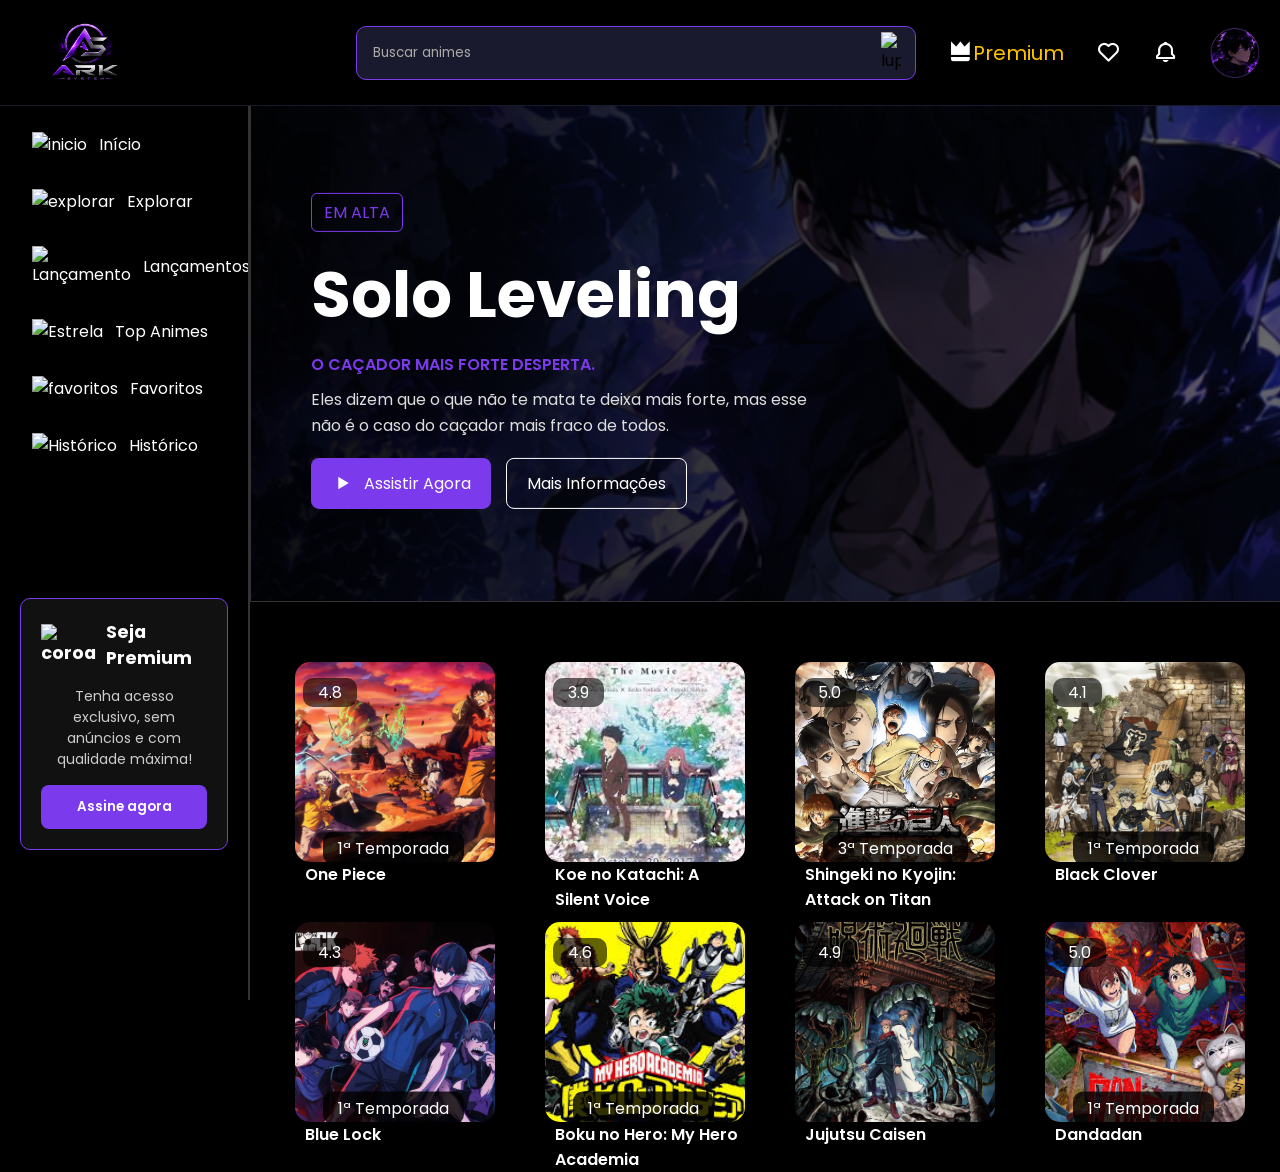
==== index.html @ 155fd652 "lançamneto" ====
<!DOCTYPE html>
<html lang="pt-BR">

<head>
    <meta charset="UTF-8">
    <meta name="viewport" content="width=device-width, initial-scale=1.0">
    <link rel="stylesheet" href="./Frontend/CSS/style.css">
    <link rel="shortcut icon" href="./Frontend/Assets/IMG/favicon.ico" type="image/x-icon">
    <link href='https://unpkg.com/boxicons@2.1.4/css/boxicons.min.css' rel='stylesheet'>
    <title>ARK SYSTEM</title>
</head>

<body>

    <!-- HEADER -->
    <header class="header-box">

        <div class="menu">

            <img src="./Frontend/Assets/IMG/logo.png" alt="logo" width="130px">

            <nav class="nav-bar">

                <ul>

                    <li class="search-box">
                        <input type="text" placeholder="Buscar animes">
                        <img src="https://img.icons8.com/ios/50/ffffff/search--v1.png" alt="lupa" class="lupa">
                    </li>

                    <li class="item">
                        <a href="#">
                            <i class='bx bxs-crown'><span class="destaque">Premium</span></i>

                        </a>
                    </li>

                    <li class="item">
                        <a href="#">
                            <i class='bx bx-heart'></i>
                        </a>
                    </li>

                    <li class="item">
                        <a href="#">
                            <i class='bx bx-bell'></i>
                        </a>
                    </li>

                    <li class="item">
                        <a href="#">
                            <img src="./Frontend/Assets/IMG/perfil.png" alt="foto de perfil" width="50px">
                        </a>
                    </li>

                </ul>

            </nav>

        </div>

    </header>

    <!-- MENU LATERAL -->
    <aside class="sidebar">

        <div class="menu-lateral">

            <ul class="Principal">

                <li>
                    <a href="./index.html">
                        <img src="https://img.icons8.com/material-outlined/20/ffffff/home--v2.png" alt="inicio">
                        Início
                    </a>
                </li>

                <li>
                    <a href="./Frontend/Pages/Explorar.html">
                        <img src="https://img.icons8.com/forma-light/20/ffffff/search.png" alt="explorar">
                        Explorar
                    </a>
                </li>

                <li>
                    <a href="./Frontend/Pages/lançamento.html">
                        <img src="https://img.icons8.com/material-outlined/20/ffffff/rocket.png" alt="Lançamento">
                        Lançamentos
                    </a>
                </li>

                <li>
                    <a href="#">
                        <img src="https://img.icons8.com/ios/20/ffffff/star--v1.png" alt="Estrela">
                        Top Animes
                    </a>
                </li>

                <li>
                    <a href="#">
                        <img src="https://img.icons8.com/ios-glyphs/20/ffffff/hearts.png" alt="favoritos">
                        Favoritos
                    </a>
                </li>

                <li>
                    <a href="#">
                        <img src="https://img.icons8.com/puffy-filled/20/ffffff/time-machine.png" alt="Histórico">
                        Histórico
                    </a>
                </li>



            <!-- PREMIUM -->
            <div class="premium-box">

                <h2>
                    <img src="https://img.icons8.com/parakeet-line/20/ffffff/crown.png" alt="coroa">
                    Seja Premium
                </h2>

                <p>
                    Tenha acesso exclusivo, sem anúncios e com qualidade máxima!
                </p>

                <button>Assine agora</button>

            </div>
        </div>
    </aside>

    <section class="container-card">

        <div class="card">

            <section class="slide">
                <figure>
                    <img src="./Frontend/Assets/IMG/SoloLeving.png" alt="anime">

                    <figcaption>
                        <span class="dest">EM ALTA</span>

                        <h1>Solo Leveling</h1>

                        <p class="solo-p">
                            O CAÇADOR MAIS FORTE DESPERTA.
                        </p>

                        <p class="solo-p1">
                            Eles dizem que o que não te mata te deixa mais forte,
                            mas esse não é o caso do caçador mais fraco de todos.
                        </p>

                        <div class="buttons">
                            <a href="#" class="button-assistir">
                                <i class='bx bx-play'></i>
                                Assistir Agora
                            </a>

                            <a href="#" class="saiba">
                                Mais Informações
                            </a>
                        </div>

                    </figcaption>

                </figure>
            </section>

            <section class="slide">
                <figure>
                    <img src="./Frontend/Assets/IMG/jujutsu.jpg" alt="anime">

                    <figcaption>
                        <span class="dest">EM ALTA</span>
 <h1>Jujutsu Kaisen</h1>

                        <p class="solo-p">
                            O MUNDO DAS MALDIÇÕES.
                        </p>

                        <p class="solo-p1">
                            Yuji Itadori entra em um universo onde energia amaldiçoada e exorcistas definem a sobrevivência.
                            Uma batalha intensa entre humanos e criaturas sobrenaturais.
                        </p>

                        <div class="buttons">
                            <a href="#" class="button-assistir">
                                <i class='bx bx-play'></i>
                                Assistir Agora
                            </a>

                            <a href="#" class="saiba">
                                Mais Informações
                            </a>
                         </div>
                     </figcaption>
                </figure>
            </section>

            <section class="slide">
                <figure>
                    <img src="./Frontend/Assets/IMG//Re-zero.jpg" alt="anime">

                    <figcaption>
                        <span class="dest">EM ALTA</span>
                       <h1>RE Zero</h1>

                        <p class="solo-p">
                            RECOMEÇAR DÓI.
                        </p>

                        <p class="solo-p1">
                            Subaru descobre que pode voltar no tempo após morrer, mas cada escolha traz dor e consequências.
                            Um ciclo cruel de sofrimento e sobrevivência.
                        </p>

                        <div class="buttons">
                            <a href="#" class="button-assistir">
                                <i class='bx bx-play'></i>
                                Assistir Agora
                            </a>

                            <a href="#" class="saiba">
                                Mais Informações
                            </a>
                         </div>
                     </figcaption>
                </figure>
            </section>

            <section class="slide">
                <figure>
                    <img src="./Frontend/Assets/IMG/Naruto.jpg" alt="anime">

                    <figcaption>
                        <span class="dest">EM ALTA</span>
 <h1>Naruto </h1>

                        <p class="solo-p">
                            O SONHO DE UM NINJA.
                        </p>

                        <p class="solo-p1">
                            Naruto Uzumaki luta para ser reconhecido enquanto enfrenta desafios, inimigos e seu próprio destino.
                            Uma jornada de superação e amizade.
                        </p>

                        <div class="buttons">
                            <a href="#" class="button-assistir">
                                <i class='bx bx-play'></i>
                                Assistir Agora
                            </a>

                            <a href="#" class="saiba">
                                Mais Informações
                            </a>
                         </div>
                     </figcaption>
                </figure>
            </section>

            <section class="slide">
                <figure>
                    <img src="./Frontend/Assets/IMG/demon-slayer.jpg" alt="anime">

                    <figcaption>
                        <span class="dest">EM ALTA</span>
 <h1>Demon Slayer</h1>

                        <p class="solo-p">
                           CAÇADOR DE DEMÔNIOS.
                        </p>

                        <p class="solo-p1">
                           Tanjiro Kamado busca salvar sua irmã e derrotar demônios em um mundo sombrio e perigoso.
                           Uma história de dor, coragem e vingança. 
                        </p>

                        <div class="buttons">
                            <a href="#" class="button-assistir">
                                <i class='bx bx-play'></i>
                                Assistir Agora
                            </a>

                            <a href="#" class="saiba">
                                Mais Informações
                            </a>
                         </div>
                     </figcaption>
                </figure>
            </section>

        </div>
    </section>
       
    <div class="animes-box">
        <section>
         <div class="animes">
            <figure>
                <span class="badge-nota"> 4.8</span>
                <a href="#"><img src="./Frontend/Assets/IMG/onepiece.jpeg" alt="card-anime"></a>
                <figcaption class="legenda">
                    <p class="temporada">1ª Temporada</p>
                </figcaption>
                <span class="nome-anime">One Piece</span>
            </figure>
         </div>
        </section>

        <section>
         <div class="animes">
            <figure>
                <span class="badge-nota"> 3.9</span>
                <a href="#"><img src="./Frontend/Assets/IMG/A-Silent.jpg" alt="card-anime"></a>
                <figcaption class="legenda">
                    
                </figcaption>
                <span class="nome-anime">Koe no Katachi: A Silent Voice</span>
            </figure>
         </div>
        </section>

        <section>
         <div class="animes">
            <figure>
                <span class="badge-nota"> 5.0</span>
                <a href="#"><img src="./Frontend/Assets/IMG/ataque-dos-titãs.webp" alt="card-anime"></a>
                <figcaption class="legenda">
                    <p class="temporada">3ª Temporada</p>
                </figcaption>
                <span class="nome-anime">Shingeki no Kyojin: Attack on Titan</span>
            </figure>
         </div>
        </section>

        <section>
         <div class="animes">
            <figure>
                <span class="badge-nota"> 4.1</span>
                <a href="#"><img src="./Frontend/Assets/IMG/Black-Clover.jpg" alt="card-anime"></a>
                <figcaption class="legenda">
                    <p class="temporada">1ª Temporada</p>
                </figcaption>
                <span class="nome-anime">Black Clover</span>
            </figure>
         </div>
        </section>

        <section>
         <div class="animes">
            <figure>
                <span class="badge-nota"> 4.3</span>
                <a href="#"><img src="./Frontend/Assets/IMG/Blue-locke.webp" alt="card-anime"></a>
                <figcaption class="legenda">
                    <p class="temporada">1ª Temporada</p>
                </figcaption>
                <span class="nome-anime">Blue Lock</span>
            </figure>
         </div>
        </section>

        <section >
         <div class="animes">
            <figure>
                <span class="badge-nota"> 4.6</span>
                <a href="#"><img src="./Frontend/Assets/IMG/Boku-no-hero.jpg" alt="card-anime"></a>
                <figcaption class="legenda">
                    <p class="temporada">1ª Temporada</p>
                </figcaption>
                <span class="nome-anime">Boku no Hero: My Hero Academia</span>
            </figure>
         </div>
        </section>

        <section>
         <div class="animes">
            <figure>
                <span class="badge-nota"> 4.9</span>
                <a href="#"><img src="./Frontend/Assets/IMG/caisen.webp" alt="card-anime"></a>
                <figcaption class="legenda">
                </figcaption>
                <span class="nome-anime">Jujutsu Caisen</span>
            </figure>
         </div>
        </section>

        <section>
         <div class="animes">
            <figure>
                <span class="badge-nota"> 5.0</span>
                <a href="#"><img src="./Frontend/Assets/IMG/Dandan.jpg" alt="card-anime"></a>
                <figcaption class="legenda">
                    <p class="temporada">1ª Temporada</p>
                </figcaption>
                <span class="nome-anime">Dandadan</span>
            </figure>
         </div>
        </section>
        
    </div>
    
    <script src="./Frontend/JS/carrossel.js"></script>

</body>

</html>
---- Frontend/CSS/style.css ----
@import url('https://fonts.googleapis.com/css2?family=Poppins:wght@100;200;300;400;500;600;700;800;900&display=swap');

* {
    margin: 0;
    padding: 0;
    border: none;
    outline: none;
    text-decoration: none;
    list-style: none;
    box-sizing: border-box;
    transition: 0.3s ease;
    font-family: 'Poppins', sans-serif;
}

body {
    background: #000;
    width: 100%;
    min-height: 100vh;
    overflow-x: hidden;
}

/*==================================
HEADER
==================================*/

.header-box {
    width: 100%;
    position: fixed;
    top: 0;
    left: 0;
    z-index: 999;
    padding: 20px;
    background: #000;
    border-bottom: 1px solid #1a1a2e;
}

.menu {
    display: flex;
    align-items: center;
    justify-content: space-between;
}

.nav-bar {
    display: flex;
    align-items: center;
}

.nav-bar ul {
    display: flex;
    align-items: center;
    gap: 2rem;
}

.item a {
    display: flex;
    align-items: center;
    gap: 0.5rem;
    color: #fff;
}

.item i {
    cursor: pointer;
    font-size: 25px;
    transition: 0.3s ease;
    display: flex;
    align-items: center;
}

.destaque {
    color: #ffc300;
    font-size: 20px;
}
.destaque:hover{
    font-size: 1.5rem;
}
.item a i:hover{
    font-size: 1.9rem;
}
/*==================================
SEARCH BOX
==================================*/

.search-box {
    position: relative;
    display: flex;
    align-items: center;
}

.search-box input {
    width: 35rem;
    padding: 1rem 4rem 1rem 1rem;
    border-radius: 10px;
    background: #1a1a2e;
    color: #fff;
    border: 1px solid #7c3aed;
}

.search-box input::placeholder {
    color: #aaa;
}

.lupa {
    position: absolute;
    right: 15px;
    width: 20px;
    cursor: pointer;
}

/*==================================
SIDEBAR menu lateral
==================================*/

.sidebar {
    position: fixed;
    top: 100px;
    left: 0;
    width: 250px;
    height: 100vh;
    padding: 20px;
    background: #000;
    overflow-y: auto;
    border-right: 2px solid #333;
}

.menu-lateral {
    width: 100%;
    padding: 0 0 100px;
}

.Principal {
    width: 100%;
}

.Principal li {
    margin-bottom: 8px;
}

.Principal a {
    width: 100%;
    display: flex;
    align-items: center;
    gap: 12px;
    color: #fff;
    padding: 12px;
    border-radius: 8px;
}

.Principal a:hover {
    background: #7c3aed;
}

/*==================================
TITULO CATEGORIAS
==================================*/

.titulo-categoria {
    color: #7c3aed;
    font-size: 1rem;
    font-weight: 600;
    margin-top: 25px;
    margin-bottom: 10px;
    padding-left: 12px;
}

/*==================================
PREMIUM BOX
==================================*/

.premium-box {
    margin-top: 8rem;
    padding: 20px ;
    background: #111;
    border: 1px solid #7c3aed;
    border-radius: 10px;

    display: flex;
    flex-direction: column;
    align-items: center;
    justify-content: center;
}

.premium-box h2 {
    color: #fff;
    display: flex;
    align-items: center;
    gap: 10px;
    font-size: 1.1rem;
}

.premium-box p {
    color: #ccc;
    text-align: center;
    font-size: 14px;
    margin: 15px 0;
    line-height: 1.5;
}

.premium-box button {
    width: 100%;
    padding: 12px;
    border-radius: 8px;
    background: #7c3aed;
    color: #fff;
    font-weight: 600;
    cursor: pointer;
}

.premium-box button:hover {
    background: #9333ea;
}

/*===========================
Carrossel 
===========================*/

.container-card {
    position: relative;
    margin-top: 100px;
    margin-left: 250px;
    width: calc(100% - 280px);
    overflow: hidden;
    width: 100%;
}

.card {
    display: flex;
    transition: transform 0.6s ease-in-out;
}

.slide {
    min-width: 100%;
    position: relative;
    border: 1px solid #333;
}

.slide figure {
    position: relative;
}

.slide img {
    width: 100%;
    height: 500px;
    object-fit: cover;
    display: block;
}

/* Overlay escuro */

.slide figure::before {
    content: "";
    position: absolute;
    inset: 0;
    background: linear-gradient(
        to right,
        rgba(0,0,0,.9),
        rgba(0,0,0,.2)
    );
    z-index: 1;
}

/* Texto */

figcaption {
    position: absolute;
    top: 50%;
    left: 60px;
    transform: translateY(-50%);
    color: #fff;
    z-index: 2;
    max-width: 500px;
}

.dest {
    display: inline-block;
    border: 1px solid #7c3aed;
    color: #7c3aed;
    padding: 6px 12px;
    border-radius: 6px;
    margin-bottom: 15px;
}

figcaption h1 {
    font-size: 4rem;
    margin-bottom: 10px;
}

.solo-p {
    color: #7c3aed;
    font-weight: 600;
    margin-bottom: 10px;
}

.solo-p1 {
    color: #ddd;
    line-height: 1.6;
    margin-bottom: 20px;
}

/* Botões */

.buttons {
    display: flex;
    gap: 15px;
}

.button-assistir {
    display: flex;
    align-items: center;
    gap: .5rem;
    background: #7c3aed;
    color: #fff;
    padding: 12px 20px;
    border-radius: 8px;
}
.button-assistir i{
    font-size: 25px;
}
.button-assistir:hover {
    background: #9333ea;
}

.saiba {
    border: 1px solid #fff;
    color: #fff;
    padding: 12px 20px;
    border-radius: 8px;
}

.saiba:hover {
    background: #fff;
    color: #000;
}

.animes-box{
    position: relative;
    margin-top: 40px;
    margin-left: 280px;
    width: calc(100% - 280px);
    display: flex;
    flex-wrap: wrap;
    gap: 20px;
}

.animes-box section{
    width: fit-content;
}

.animes{
    padding: 20px 15px;
    background: transparent;
}

.animes figure{
    position: relative;
    width: 200px;
}

.animes a img{
    width: 200px;
    height: 200px;
    object-fit: cover;
    border-radius: 15px;
    display: block;
    cursor: pointer;
}

.badge-nota{
    position: absolute;
    top: 8%;
    left: 4%;
    background: rgba(0,0,0,.6);
    padding: 2px 15px;
    border-radius: 10px;
    color: #fff;
}

.legenda{
    position: absolute;
    top: 93%;
    left: 14%;
    z-index: 10;
}

.temporada{
    background: rgba(0,0,0,.8);
    padding: 4px 15px;
    border-radius: 10px;
    color: #fff;
}

.nome-anime{
    position: absolute;
    top: 100%;
    left: 5%;
    color: #fff;
    font-weight: 600;
}
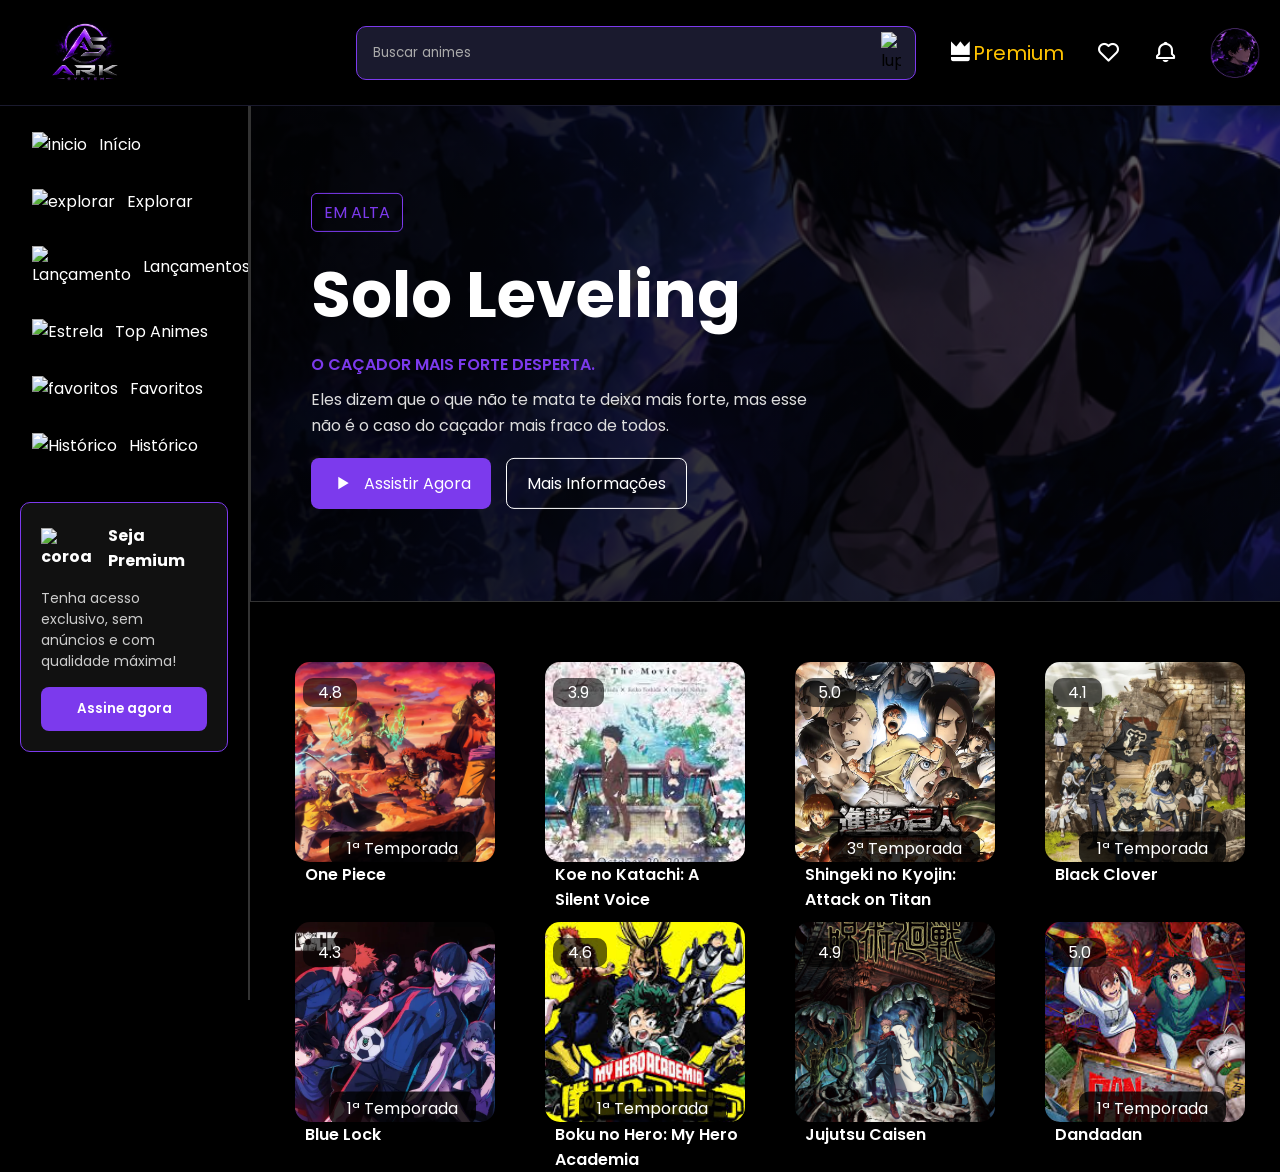
==== commit 48a99fdb: "pagina de lançamento" ====
--- a/index.html
+++ b/index.html
@@ -4,7 +4,7 @@
 <head>
     <meta charset="UTF-8">
     <meta name="viewport" content="width=device-width, initial-scale=1.0">
-    <link rel="stylesheet" href="./Frontend/CSS/style.css">
+    <link rel="stylesheet" href="/style.css">
     <link rel="shortcut icon" href="./Frontend/Assets/IMG/favicon.ico" type="image/x-icon">
     <link href='https://unpkg.com/boxicons@2.1.4/css/boxicons.min.css' rel='stylesheet'>
     <title>ARK SYSTEM</title>
@@ -112,6 +112,8 @@
 
 
 
+            </ul>
+
             <!-- PREMIUM -->
             <div class="premium-box">
 
@@ -174,14 +176,15 @@
 
                     <figcaption>
                         <span class="dest">EM ALTA</span>
- <h1>Jujutsu Kaisen</h1>
+                        <h1>Jujutsu Kaisen</h1>
 
                         <p class="solo-p">
                             O MUNDO DAS MALDIÇÕES.
                         </p>
 
                         <p class="solo-p1">
-                            Yuji Itadori entra em um universo onde energia amaldiçoada e exorcistas definem a sobrevivência.
+                            Yuji Itadori entra em um universo onde energia amaldiçoada e exorcistas definem a
+                            sobrevivência.
                             Uma batalha intensa entre humanos e criaturas sobrenaturais.
                         </p>
 
@@ -194,8 +197,8 @@
                             <a href="#" class="saiba">
                                 Mais Informações
                             </a>
-                         </div>
-                     </figcaption>
+                        </div>
+                    </figcaption>
                 </figure>
             </section>
 
@@ -205,14 +208,15 @@
 
                     <figcaption>
                         <span class="dest">EM ALTA</span>
-                       <h1>RE Zero</h1>
+                        <h1>RE Zero</h1>
 
                         <p class="solo-p">
                             RECOMEÇAR DÓI.
                         </p>
 
                         <p class="solo-p1">
-                            Subaru descobre que pode voltar no tempo após morrer, mas cada escolha traz dor e consequências.
+                            Subaru descobre que pode voltar no tempo após morrer, mas cada escolha traz dor e
+                            consequências.
                             Um ciclo cruel de sofrimento e sobrevivência.
                         </p>
 
@@ -225,8 +229,8 @@
                             <a href="#" class="saiba">
                                 Mais Informações
                             </a>
-                         </div>
-                     </figcaption>
+                        </div>
+                    </figcaption>
                 </figure>
             </section>
 
@@ -236,14 +240,15 @@
 
                     <figcaption>
                         <span class="dest">EM ALTA</span>
- <h1>Naruto </h1>
+                        <h1>Naruto </h1>
 
                         <p class="solo-p">
                             O SONHO DE UM NINJA.
                         </p>
 
                         <p class="solo-p1">
-                            Naruto Uzumaki luta para ser reconhecido enquanto enfrenta desafios, inimigos e seu próprio destino.
+                            Naruto Uzumaki luta para ser reconhecido enquanto enfrenta desafios, inimigos e seu próprio
+                            destino.
                             Uma jornada de superação e amizade.
                         </p>
 
@@ -256,8 +261,8 @@
                             <a href="#" class="saiba">
                                 Mais Informações
                             </a>
-                         </div>
-                     </figcaption>
+                        </div>
+                    </figcaption>
                 </figure>
             </section>
 
@@ -267,15 +272,15 @@
 
                     <figcaption>
                         <span class="dest">EM ALTA</span>
- <h1>Demon Slayer</h1>
+                        <h1>Demon Slayer</h1>
 
                         <p class="solo-p">
-                           CAÇADOR DE DEMÔNIOS.
+                            CAÇADOR DE DEMÔNIOS.
                         </p>
 
                         <p class="solo-p1">
-                           Tanjiro Kamado busca salvar sua irmã e derrotar demônios em um mundo sombrio e perigoso.
-                           Uma história de dor, coragem e vingança. 
+                            Tanjiro Kamado busca salvar sua irmã e derrotar demônios em um mundo sombrio e perigoso.
+                            Uma história de dor, coragem e vingança.
                         </p>
 
                         <div class="buttons">
@@ -287,122 +292,122 @@
                             <a href="#" class="saiba">
                                 Mais Informações
                             </a>
-                         </div>
-                     </figcaption>
+                        </div>
+                    </figcaption>
                 </figure>
             </section>
 
         </div>
     </section>
-       
+
     <div class="animes-box">
         <section>
-         <div class="animes">
-            <figure>
-                <span class="badge-nota"> 4.8</span>
-                <a href="#"><img src="./Frontend/Assets/IMG/onepiece.jpeg" alt="card-anime"></a>
-                <figcaption class="legenda">
-                    <p class="temporada">1ª Temporada</p>
-                </figcaption>
-                <span class="nome-anime">One Piece</span>
-            </figure>
-         </div>
-        </section>
-
-        <section>
-         <div class="animes">
-            <figure>
-                <span class="badge-nota"> 3.9</span>
-                <a href="#"><img src="./Frontend/Assets/IMG/A-Silent.jpg" alt="card-anime"></a>
-                <figcaption class="legenda">
-                    
-                </figcaption>
-                <span class="nome-anime">Koe no Katachi: A Silent Voice</span>
-            </figure>
-         </div>
-        </section>
-
-        <section>
-         <div class="animes">
-            <figure>
-                <span class="badge-nota"> 5.0</span>
-                <a href="#"><img src="./Frontend/Assets/IMG/ataque-dos-titãs.webp" alt="card-anime"></a>
-                <figcaption class="legenda">
-                    <p class="temporada">3ª Temporada</p>
-                </figcaption>
-                <span class="nome-anime">Shingeki no Kyojin: Attack on Titan</span>
-            </figure>
-         </div>
-        </section>
-
-        <section>
-         <div class="animes">
-            <figure>
-                <span class="badge-nota"> 4.1</span>
-                <a href="#"><img src="./Frontend/Assets/IMG/Black-Clover.jpg" alt="card-anime"></a>
-                <figcaption class="legenda">
-                    <p class="temporada">1ª Temporada</p>
-                </figcaption>
-                <span class="nome-anime">Black Clover</span>
-            </figure>
-         </div>
-        </section>
-
-        <section>
-         <div class="animes">
-            <figure>
-                <span class="badge-nota"> 4.3</span>
-                <a href="#"><img src="./Frontend/Assets/IMG/Blue-locke.webp" alt="card-anime"></a>
-                <figcaption class="legenda">
-                    <p class="temporada">1ª Temporada</p>
-                </figcaption>
-                <span class="nome-anime">Blue Lock</span>
-            </figure>
-         </div>
-        </section>
-
-        <section >
-         <div class="animes">
-            <figure>
-                <span class="badge-nota"> 4.6</span>
-                <a href="#"><img src="./Frontend/Assets/IMG/Boku-no-hero.jpg" alt="card-anime"></a>
-                <figcaption class="legenda">
-                    <p class="temporada">1ª Temporada</p>
-                </figcaption>
-                <span class="nome-anime">Boku no Hero: My Hero Academia</span>
-            </figure>
-         </div>
-        </section>
-
-        <section>
-         <div class="animes">
-            <figure>
-                <span class="badge-nota"> 4.9</span>
-                <a href="#"><img src="./Frontend/Assets/IMG/caisen.webp" alt="card-anime"></a>
-                <figcaption class="legenda">
-                </figcaption>
-                <span class="nome-anime">Jujutsu Caisen</span>
-            </figure>
-         </div>
-        </section>
-
-        <section>
-         <div class="animes">
-            <figure>
-                <span class="badge-nota"> 5.0</span>
-                <a href="#"><img src="./Frontend/Assets/IMG/Dandan.jpg" alt="card-anime"></a>
-                <figcaption class="legenda">
-                    <p class="temporada">1ª Temporada</p>
-                </figcaption>
-                <span class="nome-anime">Dandadan</span>
-            </figure>
-         </div>
-        </section>
-        
+            <div class="animes">
+                <figure>
+                    <span class="badge-nota"> 4.8</span>
+                    <a href="#"><img src="./Frontend/Assets/IMG/onepiece.jpeg" alt="card-anime"></a>
+                    <figcaption class="legenda">
+                        <p class="temporada">1ª Temporada</p>
+                    </figcaption>
+                    <span class="nome-anime">One Piece</span>
+                </figure>
+            </div>
+        </section>
+
+        <section>
+            <div class="animes">
+                <figure>
+                    <span class="badge-nota"> 3.9</span>
+                    <a href="#"><img src="./Frontend/Assets/IMG/A-Silent.jpg" alt="card-anime"></a>
+                    <figcaption class="legenda">
+
+                    </figcaption>
+                    <span class="nome-anime">Koe no Katachi: A Silent Voice</span>
+                </figure>
+            </div>
+        </section>
+
+        <section>
+            <div class="animes">
+                <figure>
+                    <span class="badge-nota"> 5.0</span>
+                    <a href="#"><img src="./Frontend/Assets/IMG/ataque-dos-titãs.webp" alt="card-anime"></a>
+                    <figcaption class="legenda">
+                        <p class="temporada">3ª Temporada</p>
+                    </figcaption>
+                    <span class="nome-anime">Shingeki no Kyojin: Attack on Titan</span>
+                </figure>
+            </div>
+        </section>
+
+        <section>
+            <div class="animes">
+                <figure>
+                    <span class="badge-nota"> 4.1</span>
+                    <a href="#"><img src="./Frontend/Assets/IMG/Black-Clover.jpg" alt="card-anime"></a>
+                    <figcaption class="legenda">
+                        <p class="temporada">1ª Temporada</p>
+                    </figcaption>
+                    <span class="nome-anime">Black Clover</span>
+                </figure>
+            </div>
+        </section>
+
+        <section>
+            <div class="animes">
+                <figure>
+                    <span class="badge-nota"> 4.3</span>
+                    <a href="#"><img src="./Frontend/Assets/IMG/Blue-locke.webp" alt="card-anime"></a>
+                    <figcaption class="legenda">
+                        <p class="temporada">1ª Temporada</p>
+                    </figcaption>
+                    <span class="nome-anime">Blue Lock</span>
+                </figure>
+            </div>
+        </section>
+
+        <section>
+            <div class="animes">
+                <figure>
+                    <span class="badge-nota"> 4.6</span>
+                    <a href="#"><img src="./Frontend/Assets/IMG/Boku-no-hero.jpg" alt="card-anime"></a>
+                    <figcaption class="legenda">
+                        <p class="temporada">1ª Temporada</p>
+                    </figcaption>
+                    <span class="nome-anime">Boku no Hero: My Hero Academia</span>
+                </figure>
+            </div>
+        </section>
+
+        <section>
+            <div class="animes">
+                <figure>
+                    <span class="badge-nota"> 4.9</span>
+                    <a href="#"><img src="./Frontend/Assets/IMG/caisen.webp" alt="card-anime"></a>
+                    <figcaption class="legenda">
+                    </figcaption>
+                    <span class="nome-anime">Jujutsu Caisen</span>
+                </figure>
+            </div>
+        </section>
+
+        <section>
+            <div class="animes">
+                <figure>
+                    <span class="badge-nota"> 5.0</span>
+                    <a href="#"><img src="./Frontend/Assets/IMG/Dandan.jpg" alt="card-anime"></a>
+                    <figcaption class="legenda">
+                        <p class="temporada">1ª Temporada</p>
+                    </figcaption>
+                    <span class="nome-anime">Dandadan</span>
+                </figure>
+            </div>
+        </section>
+
     </div>
-    
+
     <script src="./Frontend/JS/carrossel.js"></script>
 
 </body>
 
-</html>
+</html>
--- a/style.css
+++ b/style.css
@@ -0,0 +1,668 @@
+@import url('https://fonts.googleapis.com/css2?family=Poppins:wght@100;200;300;400;500;600;700;800;900&display=swap');
+
+* {
+    margin: 0;
+    padding: 0;
+    border: none;
+    outline: none;
+    text-decoration: none;
+    list-style: none;
+    box-sizing: border-box;
+    transition: 0.3s ease;
+    font-family: 'Poppins', sans-serif;
+}
+
+body {
+    background: #000;
+    width: 100%;
+    min-height: 100vh;
+    overflow-x: hidden;
+}
+
+/*==================================
+HEADER
+==================================*/
+
+.header-box {
+    width: 100%;
+    position: fixed;
+    top: 0;
+    left: 0;
+    z-index: 999;
+    padding: 20px;
+    background: #000;
+    border-bottom: 1px solid #1a1a2e;
+}
+
+.menu {
+    display: flex;
+    align-items: center;
+    justify-content: space-between;
+}
+
+.nav-bar {
+    display: flex;
+    align-items: center;
+}
+
+.nav-bar ul {
+    display: flex;
+    align-items: center;
+    gap: 2rem;
+}
+
+.item a {
+    display: flex;
+    align-items: center;
+    gap: 0.5rem;
+    color: #fff;
+}
+
+.item i {
+    cursor: pointer;
+    font-size: 25px;
+    transition: 0.3s ease;
+    display: flex;
+    align-items: center;
+    transition: 0.7s ease;
+}
+
+.destaque {
+    color: #ffc300;
+    font-size: 20px;
+}
+.item a i:hover{
+    transform: scale(1.2);
+}
+/*==================================
+SEARCH BOX
+==================================*/
+
+.search-box {
+    position: relative;
+    display: flex;
+    align-items: center;
+}
+
+.search-box input {
+    width: 35rem;
+    padding: 1rem 4rem 1rem 1rem;
+    border-radius: 10px;
+    background: #1a1a2e;
+    color: #fff;
+    border: 1px solid #7c3aed;
+}
+
+.search-box input::placeholder {
+    color: #aaa;
+}
+
+.lupa {
+    position: absolute;
+    right: 15px;
+    width: 20px;
+    cursor: pointer;
+}
+
+/*==================================
+SIDEBAR menu lateral
+==================================*/
+
+.sidebar {
+    position: fixed;
+    top: 100px;
+    left: 0;
+    width: 250px;
+    height: 100vh;
+    padding: 20px;
+    background: #000;
+    overflow-y: auto;
+    border-right: 2px solid #333;
+    transition: 0.7s ease;
+}
+
+.menu-lateral {
+    width: 100%;
+    padding: 0 0 100px;
+}
+
+.Principal {
+    width: 100%;
+}
+
+.Principal li {
+    margin-bottom: 8px;
+}
+
+.Principal a {
+    width: 100%;
+    display: flex;
+    align-items: center;
+    gap: 12px;
+    color: #fff;
+    padding: 12px;
+    border-radius: 8px;
+    transition: 0.7s ease;
+}
+
+.Principal a:hover {
+    background: #7c3aed;
+    transform: scale(1.1);
+}
+
+/*==================================
+TITULO CATEGORIAS
+==================================*/
+
+.titulo-categoria {
+    color: #7c3aed;
+    font-size: 1rem;
+    font-weight: 600;
+    margin-top: 25px;
+    margin-bottom: 10px;
+    padding-left: 12px;
+}
+
+/*==================================
+PREMIUM BOX
+==================================*/
+
+.premium-box {
+    margin-top: 2rem;
+    padding: 20px ;
+    background: #111;
+    border: 1px solid #7c3aed;
+    border-radius: 10px;
+    display: flex;
+    flex-direction: column;
+    align-items: center;
+    justify-content: center;
+    transition: 0.7s ease;
+}
+
+.premium-box h2 {
+    color: #fff;
+    display: flex;
+    align-items: center;
+    gap: 10px;
+    font-size: 1rem;
+   
+}
+
+.premium-box p {
+    color: #ccc;
+    text-align: left;
+    font-size: 14px;
+    margin: 15px 0;
+    line-height: 1.5;
+}
+
+.premium-box button {
+    width: 100%;
+    padding: 12px;
+    border-radius: 8px;
+    background: #7c3aed;
+    color: #fff;
+    font-weight: 600;
+    cursor: pointer;
+     transition: 0.7s ease;
+}
+
+.premium-box button:hover {
+    background: #9333ea;
+    transform: scale(1.1);
+}
+
+/*===========================
+Carrossel 
+===========================*/
+
+.container-card {
+    position: relative;
+    margin-top: 100px;
+    margin-left: 250px;
+    width: calc(100% - 280px);
+    overflow: hidden;
+    width: 100%;
+}
+
+.card {
+    display: flex;
+    transition: transform 0.6s ease-in-out;
+}
+
+.slide {
+    min-width: 100%;
+    position: relative;
+    border: 1px solid #333;
+}
+
+.slide figure {
+    position: relative;
+}
+
+.slide img {
+    width: 100%;
+    height: 500px;
+    object-fit: cover;
+    display: block;
+}
+
+/* Overlay escuro */
+
+.slide figure::before {
+    content: "";
+    position: absolute;
+    inset: 0;
+    background: linear-gradient(
+        to right,
+        rgba(0,0,0,.9),
+        rgba(0,0,0,.2)
+    );
+    z-index: 1;
+}
+
+/* Texto */
+
+figcaption {
+    position: absolute;
+    top: 50%;
+    left: 60px;
+    transform: translateY(-50%);
+    color: #fff;
+    z-index: 2;
+    max-width: 500px;
+}
+
+.dest {
+    display: inline-block;
+    border: 1px solid #7c3aed;
+    color: #7c3aed;
+    padding: 6px 12px;
+    border-radius: 6px;
+    margin-bottom: 15px;
+}
+
+figcaption h1 {
+    font-size: 4rem;
+    margin-bottom: 10px;
+}
+
+.solo-p {
+    color: #7c3aed;
+    font-weight: 600;
+    margin-bottom: 10px;
+}
+
+.solo-p1 {
+    color: #ddd;
+    line-height: 1.6;
+    margin-bottom: 20px;
+}
+
+/* Botões */
+
+.buttons {
+    display: flex;
+    gap: 15px;
+}
+
+.button-assistir {
+    display: flex;
+    align-items: center;
+    gap: .5rem;
+    background: #7c3aed;
+    color: #fff;
+    padding: 12px 20px;
+    border-radius: 8px;
+    transition: 0.7s ease;
+}
+.button-assistir i{
+    font-size: 25px;
+}
+.button-assistir:hover {
+    background: #9333ea;
+     transform: scale(1.1);
+}
+
+.saiba {
+    border: 1px solid #fff;
+    color: #fff;
+    padding: 12px 20px;
+    border-radius: 8px;
+    transition: 0.7s ease;
+}
+
+.saiba:hover {
+    background: #fff;
+    color: #000;
+    transform: scale(1.1);
+}
+
+.animes-box{
+    position: relative;
+    margin-top: 40px;
+    margin-left: 280px;
+    width: calc(100% - 280px);
+    display: flex;
+    flex-wrap: wrap;
+    gap: 20px;
+}
+
+.animes-box section{
+    width: fit-content;
+}
+
+.animes{
+    padding: 20px 15px;
+    background: transparent;
+}
+
+.animes figure{
+    position: relative;
+    width: 200px;
+}
+
+.animes a img{
+    width: 200px;
+    height: 200px;
+    object-fit: cover;
+    border-radius: 15px;
+    display: block;
+    cursor: pointer;
+}
+
+.badge-nota{
+    position: absolute;
+    top: 8%;
+    left: 4%;
+    background: rgba(0,0,0,.6);
+    padding: 2px 15px;
+    border-radius: 10px;
+    color: #fff;
+}
+
+.legenda{
+    position: absolute;
+    top: 93%;
+    left: 17%;
+    z-index: 10;
+}
+
+.temporada{
+    background: rgba(0,0,0,.8);
+    padding: 4px 18px;
+    border-radius: 10px;
+    color: #fff;
+}
+
+.nome-anime{
+    position: absolute;
+    top: 100%;
+    left: 5%;
+    color: #fff;
+    font-weight: 600;
+}
+
+/*Pagina do Explorar Dropdown*/
+
+
+.nav-bir{
+    width: 100%;
+    max-width: 1700px;
+    margin: auto;
+    padding: 10rem 0 0;
+    display: flex;
+    align-items: center;
+    margin-left: 290px;
+    
+   
+}
+
+.navb{
+    display: flex;
+    align-items: center;
+    justify-content: center;
+    
+}
+
+.navb li{
+    list-style: none;
+    display: inline-block;
+   padding: 0 0.5rem;
+}
+
+.navb a{
+    color: #fff;
+    font-size: 1.1rem;
+    text-align: left;
+    text-decoration: none;
+    border: 2px solid #fff;
+    border-radius: 10px;
+    padding: 10px 30px;
+    background-color: #4d4d4d;
+    
+}
+
+.navb a img{
+    font-size: 1.6rem;
+}
+
+/* Dropdown */
+.dropdown{
+    position: relative;
+}
+
+.dropdown i{
+    font-size: 12px;
+    color: #fff;
+    transition: 0.5s ease;
+}
+
+.dropdown:hover i{
+    transform: rotate(180deg);
+    color: #fff;
+}
+
+.dropdown-menu{
+    position: absolute;
+    top: 100%;
+    left: 0;
+    background: transparent;
+    list-style: none;
+    min-width: 16px;
+    padding: 10px 0;
+    border-radius: 10px;
+    box-shadow: 0 8px 16px rgba(0,0,0,0.2);
+    z-index: 999;
+    opacity: 0;
+    visibility: hidden;
+    transform: translateY(10px);
+}
+
+.dropdown-menu li{
+    width: 100%;
+    padding: 0.2rem 0;
+}
+
+.dropdown-menu li a{
+    display: block;
+    padding: 10px 15px;
+    font-size: 14px;
+    color: #e2e2e2;
+    text-align: left;
+    transition: 0.7s ease;
+}
+
+.dropdown-menu li a:hover{
+    background: #7c3aed;
+    transform: scale(1.1);
+}
+
+.dropdown:hover .dropdown-menu{
+    opacity: 1;
+    visibility: visible;
+    transform: translateY(0);
+}
+
+
+/* Página de lançamento*/
+
+
+/* Container principal ajustado para Flexbox */
+.container-anime {
+   display: flex;
+   margin-left: 320px;
+   margin-top: 130px;
+   gap: 40px;
+}
+
+/* Ajustes na imagem */
+.imagem img {
+    width: 400px;
+    height: 500px;
+    object-fit: cover;
+    border: 2px solid #4d4c4c;
+    border-radius: 10px;
+}
+
+/* Container de informações ao lado da imagem */
+.info-ani {
+   display: flex;
+   flex-direction: column;
+   font-size:1.2rem ;
+   max-width: 550px;
+}
+
+.anime-novo h1 {
+   color: #fff;
+   text-transform: capitalize;
+   
+}
+
+.anime-novo .titulo {
+color: #7c3aed;
+}
+
+.resumo-anime p {
+   color: #fff;
+   margin-top: 30px;
+}
+
+.botao-assistir{
+ position: relative;
+}
+
+.Assistir{
+    margin-top: 60px;
+    display: flex;
+    align-items: center;
+    gap: 30px;
+}
+
+.Assistir button{
+    padding: 10px;
+    border-radius: 5px;
+    cursor: pointer;
+}
+
+.assit{
+    background-color: #7c3aed;
+}
+
+.assit a{
+    color: #fff;
+    font-size: 1.2rem;
+    transition: 1s ease;
+}
+.assit:hover{
+    transform: scale(1.1);
+}
+
+.favoritos{
+  position: relative;
+}
+.favoritos a {
+    color: #000;
+    font-size: 1.2rem;
+    display: flex;
+    align-items: center;
+    gap: 6px;
+    transition: 1 ease;
+}
+
+.favoritos:hover{
+    transform: scale(1.1);
+}
+
+.conteudo-info{
+   margin-left: 320px;
+   margin-top: 50px;
+   display: flex;
+   align-items: flex-start;
+   flex-wrap: wrap;
+   background-color: #454545;
+   padding: 10px 20px;
+   border-radius: 10px;
+   gap: 40px;
+   display: inline-block;
+}
+
+.info{
+    color: #fff;
+    padding: 0 0 10px 0;
+
+}
+.info-anime{
+    display: inline-block;
+    vertical-align: top;
+    color: #fff;
+    max-width: 350px;
+    font-size:1.1rem ;
+    text-align: left;
+    padding: 0 10px;
+}
+
+.info-anime p {
+    display: block;
+    white-space: normal;
+    gap: 40px;
+    text-align: left;
+}
+.ani-Semelhante{
+    color: #aaa;
+}
+
+.linha{
+    width: 100%;
+    border: none;
+    border-top: 1px solid #222; 
+     margin: 30px 0;
+}
+/* card de semantes ao anime topo*/
+
+.ani-card{
+   display: flex;
+   margin-left: 30px;
+   margin-top: 0px;
+   gap: 40px;
+}
+
+.ani-card{
+    padding: 0px 15px;
+    background: transparent;
+}
+
+.ani-card figure{
+    position: relative;
+    width: 200px;
+}
+
+.ani-card a img{
+    width: 200px;
+    height: 200px;
+    object-fit: cover;
+    border-radius: 15px;
+    display: block;
+    cursor: pointer;
+}
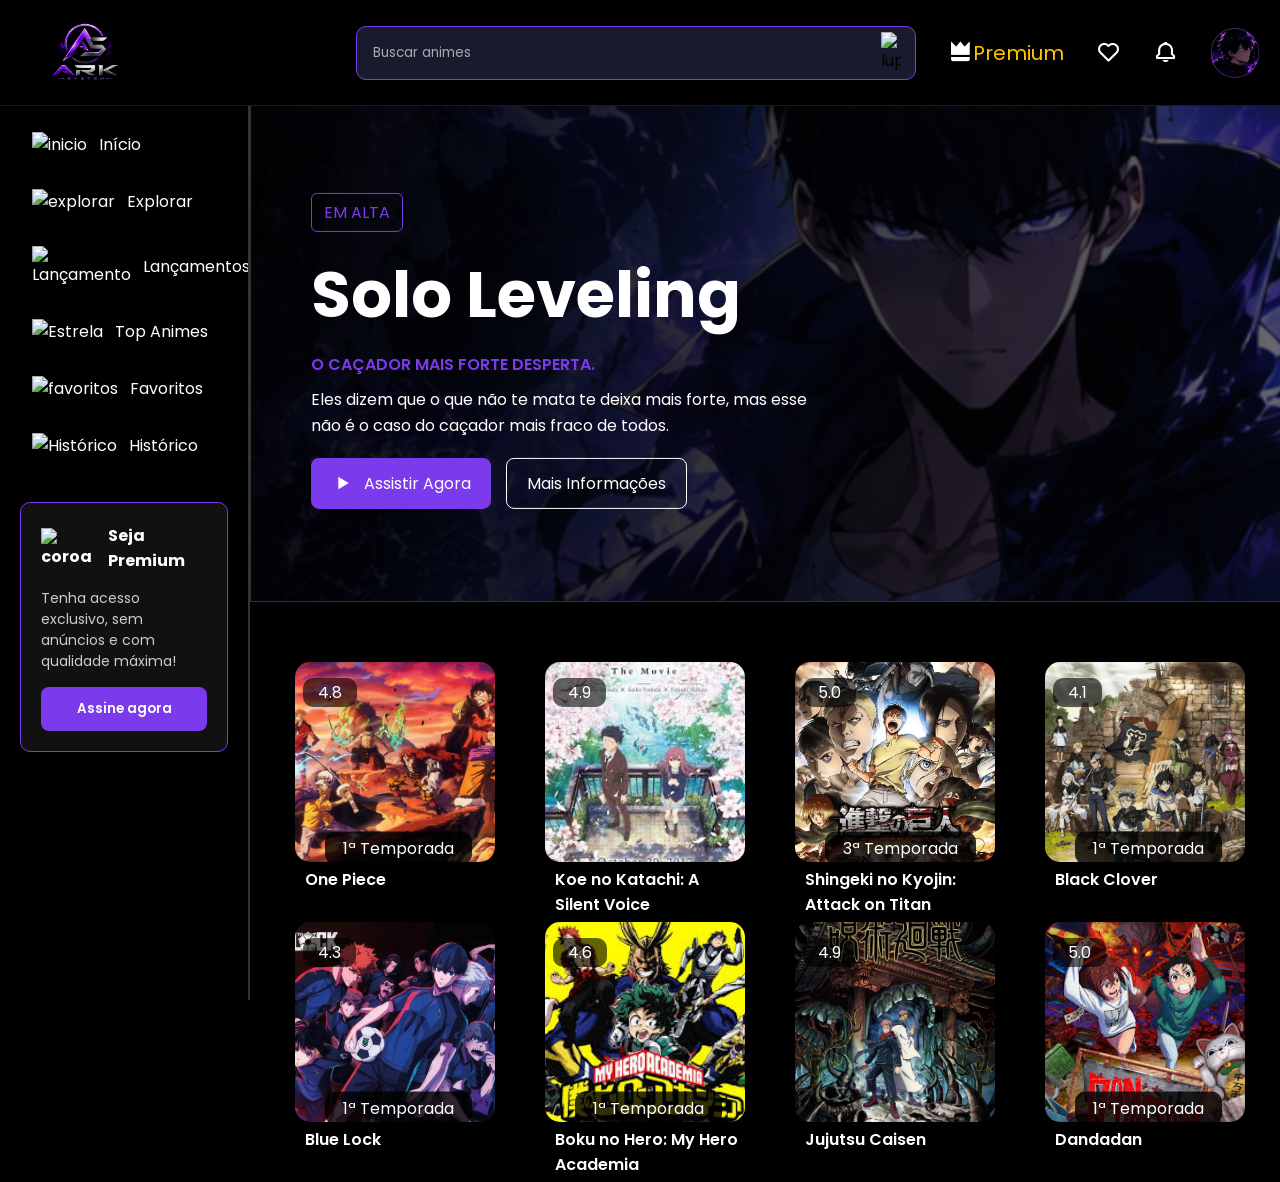
==== commit 48e467b2: "pagina de lançamento" ====
--- a/index.html
+++ b/index.html
@@ -317,7 +317,7 @@
         <section>
             <div class="animes">
                 <figure>
-                    <span class="badge-nota"> 3.9</span>
+                    <span class="badge-nota"> 4.9</span>
                     <a href="#"><img src="./Frontend/Assets/IMG/A-Silent.jpg" alt="card-anime"></a>
                     <figcaption class="legenda">
 
--- a/style.css
+++ b/style.css
@@ -295,7 +295,7 @@
 }
 
 .solo-p1 {
-    color: #ddd;
+    color: #fff;
     line-height: 1.6;
     margin-bottom: 20px;
 }
@@ -385,7 +385,7 @@
 .legenda{
     position: absolute;
     top: 93%;
-    left: 17%;
+    left: 15%;
     z-index: 10;
 }
 
@@ -394,6 +394,7 @@
     padding: 4px 18px;
     border-radius: 10px;
     color: #fff;
+    text-align: center;
 }
 
 .nome-anime{
@@ -402,6 +403,8 @@
     left: 5%;
     color: #fff;
     font-weight: 600;
+    padding: 5px 0;
+    
 }
 
 /*Pagina do Explorar Dropdown*/
@@ -411,7 +414,7 @@
     width: 100%;
     max-width: 1700px;
     margin: auto;
-    padding: 10rem 0 0;
+    padding: 7rem 0 0;
     display: flex;
     align-items: center;
     margin-left: 290px;
@@ -630,7 +633,7 @@
     text-align: left;
 }
 .ani-Semelhante{
-    color: #aaa;
+    color: #fff;
 }
 
 .linha{
@@ -640,29 +643,37 @@
      margin: 30px 0;
 }
 /* card de semantes ao anime topo*/
-
-.ani-card{
-   display: flex;
-   margin-left: 30px;
-   margin-top: 0px;
-   gap: 40px;
-}
-
-.ani-card{
-    padding: 0px 15px;
+.text-seme{
+  margin-left: 330px;
+   color: #fff;
+    text-transform: uppercase;
+}
+
+.ani-cards{
+     display: flex;
+     margin-left: 330px;
+     padding: 20px 0;
+     gap: 30px;
+     flex-wrap: wrap;
+}
+.card-ani{
     background: transparent;
-}
-
-.ani-card figure{
-    position: relative;
-    width: 200px;
-}
-
-.ani-card a img{
+    flex-wrap: wrap;
+}
+
+
+.card-ani a img{
     width: 200px;
     height: 200px;
     object-fit: cover;
     border-radius: 15px;
     display: block;
     cursor: pointer;
+}
+.nome-ani{
+    margin-top: 5px;
+     text-align: center;
+     color: #fff;
+     text-transform: uppercase;
+     flex-wrap: wrap;
 }
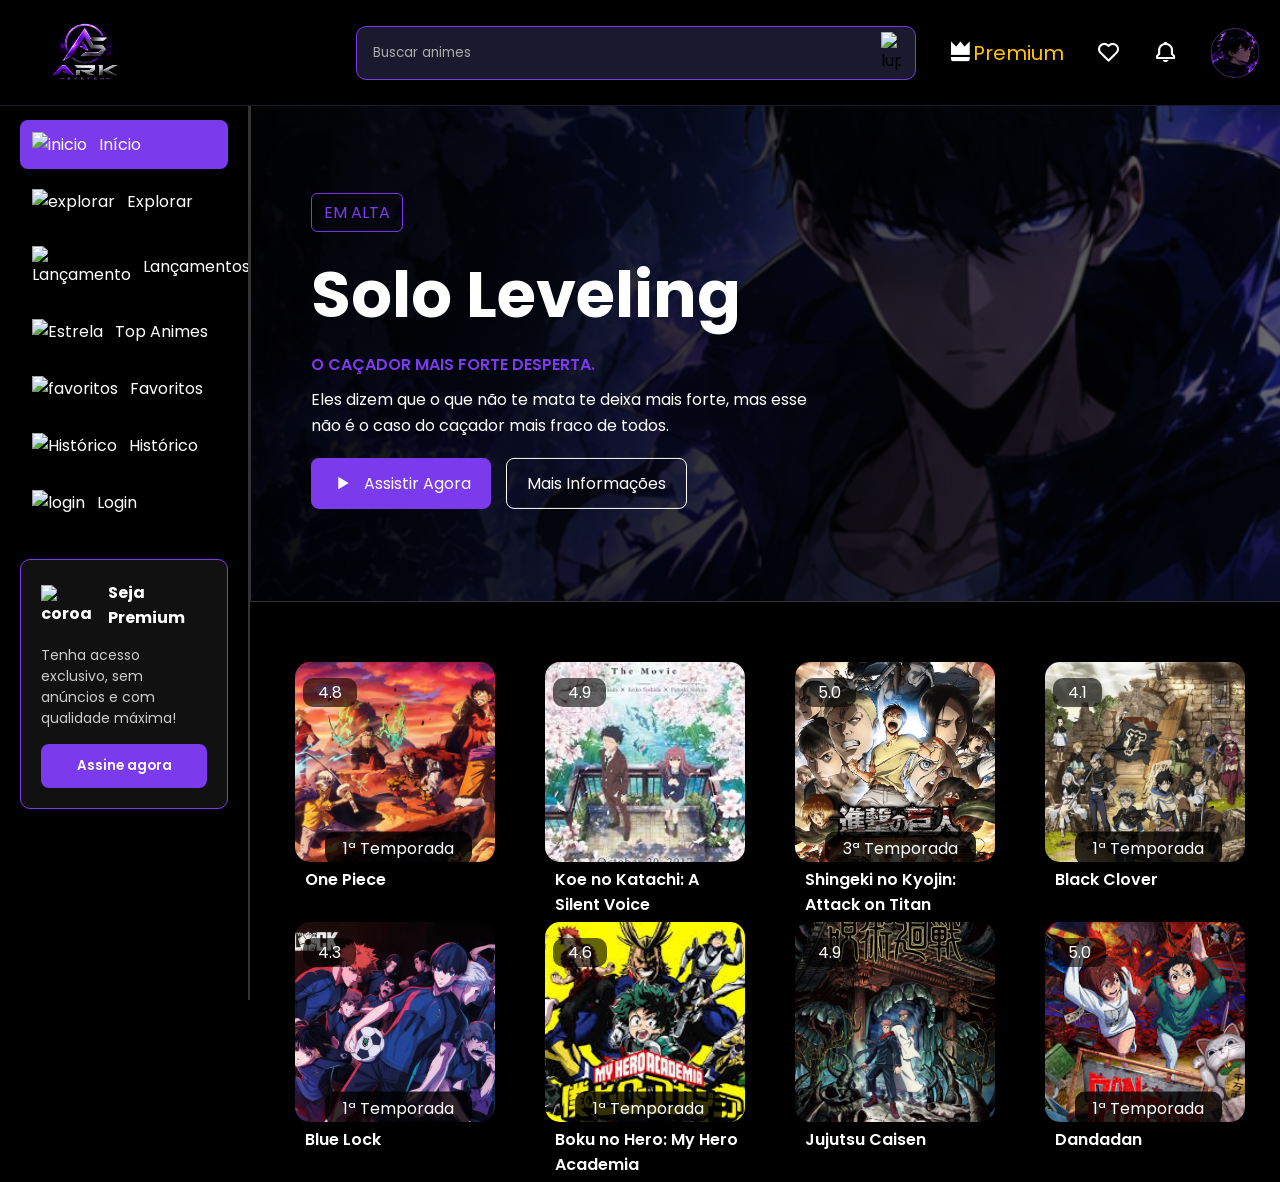
==== commit 193061c2: "paginas do site" ====
--- a/index.html
+++ b/index.html
@@ -36,7 +36,7 @@
                     </li>
 
                     <li class="item">
-                        <a href="#">
+                        <a href="/Frontend/Pages/favoritos.html">
                             <i class='bx bx-heart'></i>
                         </a>
                     </li>
@@ -68,45 +68,52 @@
 
             <ul class="Principal">
 
-                <li>
+                <li class="menu-list1">
                     <a href="./index.html">
                         <img src="https://img.icons8.com/material-outlined/20/ffffff/home--v2.png" alt="inicio">
                         Início
                     </a>
                 </li>
 
-                <li>
+                <li class="menu-list">
                     <a href="./Frontend/Pages/Explorar.html">
                         <img src="https://img.icons8.com/forma-light/20/ffffff/search.png" alt="explorar">
                         Explorar
                     </a>
                 </li>
 
-                <li>
+                <li class="menu-list">
                     <a href="./Frontend/Pages/lançamento.html">
                         <img src="https://img.icons8.com/material-outlined/20/ffffff/rocket.png" alt="Lançamento">
                         Lançamentos
                     </a>
                 </li>
 
-                <li>
-                    <a href="#">
+                <li class="menu-list">
+                    <a href="/Frontend/Pages/top-anime.html">
                         <img src="https://img.icons8.com/ios/20/ffffff/star--v1.png" alt="Estrela">
                         Top Animes
                     </a>
                 </li>
 
-                <li>
-                    <a href="#">
+                <li class="menu-list">
+                    <a href="/Frontend/Pages/favoritos.html">
                         <img src="https://img.icons8.com/ios-glyphs/20/ffffff/hearts.png" alt="favoritos">
                         Favoritos
                     </a>
                 </li>
 
-                <li>
+                <li class="menu-list">
                     <a href="#">
                         <img src="https://img.icons8.com/puffy-filled/20/ffffff/time-machine.png" alt="Histórico">
                         Histórico
+                    </a>
+                </li>
+
+                <li class="menu-list">
+                    <a href="/Frontend/Pages/login.html">
+                        <img src="https://img.icons8.com/ios/20/ffffff/import.png" alt="login">
+                        Login
                     </a>
                 </li>
 
--- a/style.css
+++ b/style.css
@@ -146,10 +146,20 @@
 }
 
 .Principal a:hover {
-    background: #7c3aed;
-    transform: scale(1.1);
-}
-
+   background-color: #7c3aed;
+    transform: scale(1.1);
+}
+.menu-list1 a{
+    background-color: #7c3aed;
+    color: #fff;
+
+}
+
+.menu-list2 a{
+    background-color: #7c3aed;
+    color: #fff;
+    text-align: left;
+}
 /*==================================
 TITULO CATEGORIAS
 ==================================*/
@@ -349,6 +359,7 @@
     gap: 20px;
 }
 
+
 .animes-box section{
     width: fit-content;
 }
@@ -356,6 +367,7 @@
 .animes{
     padding: 20px 15px;
     background: transparent;
+    transition: 0.5s ease;
 }
 
 .animes figure{
@@ -371,12 +383,14 @@
     display: block;
     cursor: pointer;
 }
-
+.animes:hover{
+    transform: scale(1.1);
+}
 .badge-nota{
     position: absolute;
     top: 8%;
     left: 4%;
-    background: rgba(0,0,0,.6);
+    background-color: rgba(0,0,0,.6);
     padding: 2px 15px;
     border-radius: 10px;
     color: #fff;
@@ -659,8 +673,11 @@
 .card-ani{
     background: transparent;
     flex-wrap: wrap;
-}
-
+    transition: 0.5s ease;
+}
+.card-ani:hover{
+    transform: scale(1.1);
+}
 
 .card-ani a img{
     width: 200px;
@@ -676,4 +693,304 @@
      color: #fff;
      text-transform: uppercase;
      flex-wrap: wrap;
+}
+
+/* Página top melhores Animes*/
+
+/* Menu dos melhores Animes*/
+
+.top-melhor{
+    margin-left: 310px;
+    margin-top: 140px;
+    color: #ccc;
+    text-transform: uppercase;
+}
+
+.menu-top{
+    margin-left: 310px;
+    margin-top: 30px;
+}
+.list-top-1 a{
+    display: flex;
+    align-items: center;
+    justify-content: center;
+    color: #ccc;
+    background-color: #7c3aed;
+    padding: 5px 10px;
+    border-radius: 5px;
+    cursor: pointer;
+    text-transform: uppercase;
+}
+.list-top-1 a:hover{
+    transform: scale(1.1);
+}
+
+.list-top-2 a{
+    display: flex;
+    align-items: center;
+    justify-content: center;
+    color: #ccc;
+    background-color: #7c3aed;
+    padding: 5px 10px;
+    border-radius: 5px;
+    cursor: pointer;
+}
+.list-top-2 a:hover{
+    transform: scale(1.1);
+}
+
+.list-top-3 a{
+    display: flex;
+    align-items: center;
+    justify-content: center;
+    color: #ccc;
+    background-color: #7c3aed;
+    padding: 5px 10px;
+    border-radius: 5px;
+    cursor: pointer;
+}
+.list-top-3 a:hover{
+    transform: scale(1.1);
+}
+.top-anime{
+    display: flex;
+    gap: 40px;
+    cursor: pointer;
+}
+.list-top a{
+    color: #ccc;
+    transition: 0.5s ease;
+    border-radius: 5px;
+}
+.list-top:hover{
+    transform: scale(1.1);
+}
+
+/* Cards dos melhores animes*/
+
+.top-ani{
+    display: flex;
+    flex-wrap: wrap;
+   
+}
+.top-box{
+    display: flex;
+    align-items: center;
+    justify-content: left;
+    margin-left: 310px;
+    margin-top: 60px;
+    background-color: #333;
+    padding: 15px 15px;
+    max-width: 500px;
+    gap: 30px;
+    border-radius: 10px;
+}
+.posicao{
+    color: #ccc;
+}
+.top-nome{
+    flex-wrap: wrap;
+    max-width: 8px;
+    font-size: 0.9rem;
+}
+.image-top{
+    width: 100px;
+    height: 100px;
+    object-fit: cover;
+    border-radius: 15px;
+}
+.conteudo-anim{
+    color: #ccc;
+}
+
+.avaliacao i{
+    color: #ffc300;
+}
+
+.ava{
+color: #ffc300;
+}
+
+/*Página do meus favoritos*/
+
+.favo-meus{
+    margin-left: 320px;
+    margin-top: 150px;
+    
+}
+
+.meus-favo{
+    color: #ccc;
+    text-transform: uppercase;
+}
+
+.menu-favo, .favo-list{
+    margin-top: 20px;
+    display: flex;
+    gap: 40px;
+    text-transform: uppercase;
+    cursor: pointer;
+}
+
+.favo-text a{
+    color: #ccc;
+    text-decoration: none;
+    transition: 0.5s ease;
+}
+
+.favo-text a:hover{
+     display: inline-block;
+    text-decoration: underline;
+    text-decoration-thickness:4px ;
+    text-decoration-color: #7c3aed;
+    transform: scale(1.1);
+}
+
+.favo-text1 a{
+    display: inline-block;
+    color: #ccc;
+    text-decoration: none;
+    transition: 0.5s ease; text-decoration: underline;
+    text-decoration-thickness:4px ;
+    text-decoration-color: #7c3aed;
+    
+}
+
+.favo-text1 a:hover{
+    transform: scale(1.1);
+}
+.card-favo {
+    display: flex;
+    flex-wrap: wrap;
+    gap: 15px 30px;
+}
+.favo-card{
+      position: relative;
+      cursor: pointer;
+}
+.favo-card img{
+    margin-top: 30px;
+    width: 200px;
+    height: 200px;
+    object-fit: cover;
+    border-radius: 15px;
+    transition: 0.5s ease;
+}
+.favo-card:hover{
+    transform: scale(1.1);
+}
+.info-favo{
+    position: absolute;
+    top: 72%;
+    width: 200px;
+    color: #ccc;
+    background-color: rgba(14, 14, 14, 0.6);
+    padding: 5px 10px ;
+    border-radius: 10px;
+}
+
+/* Página de login*/
+main{
+    display: flex;
+    gap: 100px;
+    align-items: center;
+}
+
+.btn-seta i{
+    color: #7c3aed;
+    background-color: #000;
+    height: 70px;
+    cursor: pointer;
+    font-size: 30px;
+    transform: scaleX(-1);
+}
+.container-boxx{
+ display: flex;
+ flex-direction: column;
+ gap: 10px;
+}
+.img-perfil img{
+    width: 100%;
+    height: 100vh;
+    object-fit: cover; /* Mantém a proporção da imagem sem distorcer */
+    display: block;
+}
+
+.text-entrar{
+    color: #fff;
+    text-transform: uppercase;
+}
+
+.text-bemvindo{
+    color: #fff;
+}
+
+.text-para{
+    color: #ccc;
+}
+
+.label-box{
+    color: #aaa;
+    font-size: 13px;
+}
+
+.input-box input{
+    border: none;
+    border-radius: 5px;
+    display: flex;
+    padding: 8px 15px;
+    width: 100%;
+    background-color: #545454;
+}
+.input-box input::placeholder{
+    color: #ccc;
+}
+
+.esqueceu{
+    margin-top: 10px;
+    text-align: right;
+    color: #7c3aed;
+    cursor: pointer;
+}
+
+.button-btn button{
+    width: 100%;
+    background-color: #7c3aed;
+    border: none;
+    border-radius: 5px;
+    text-align: center;
+    padding: 5px 0;
+    cursor: pointer;
+    margin-top: 10px;
+    color: #fff;
+    transition: 0.5s ease;
+}
+.button-btn button:hover{
+    transform: scale(1.1);
+}
+.continuar{
+    color: #6b6b6b;
+    margin-top: 15px;
+    text-align: center;
+}
+
+.google-btn {
+    margin-top: 40px;
+    margin-left: 150px;
+    width: 25px;
+    background-color: #000;
+    cursor: pointer;
+}
+
+.cad-text{
+    color: #fff;
+    text-align: center;
+    margin-top: 10px;
+    font-size: 15px;
+}
+.cad-text a{
+    cursor: pointer;
+}
+.cad-destaque{
+    color: #7c3aed;
 }
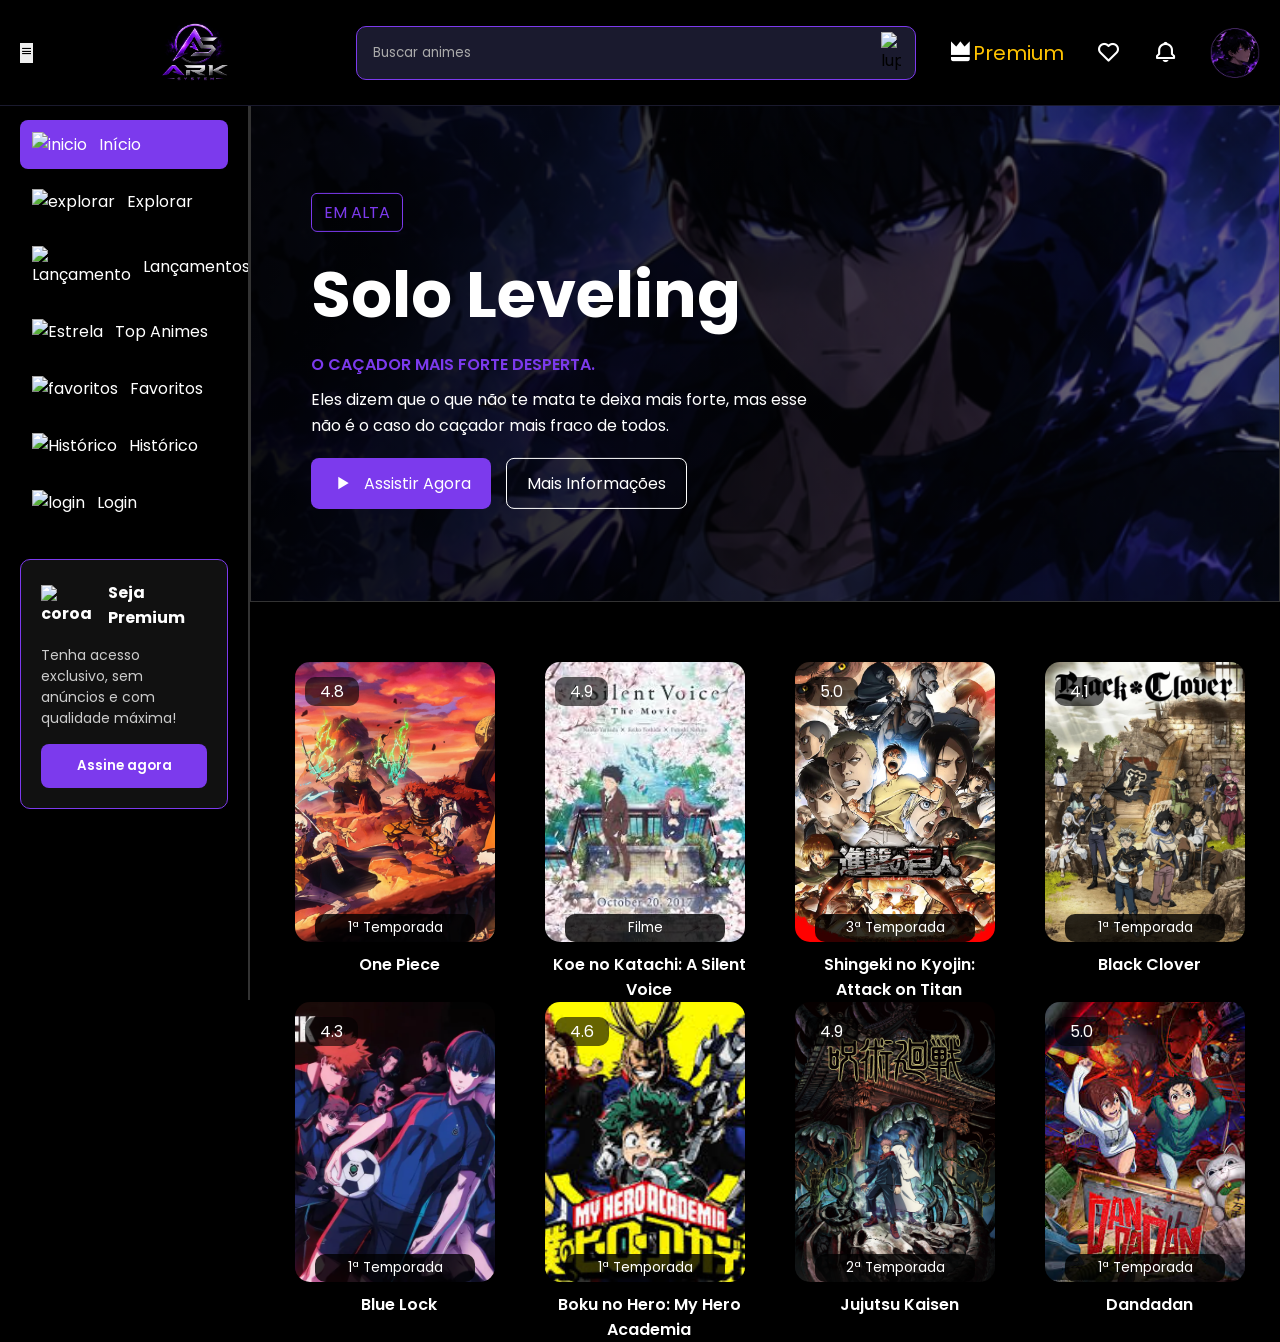
==== commit 34750494: "paginas do site" ====
--- a/index.html
+++ b/index.html
@@ -14,15 +14,17 @@
 
     <!-- HEADER -->
     <header class="header-box">
-
         <div class="menu">
+            
+            <!-- Botão Hambúrguer adicionado -->
+            <button class="btn-hamburguer" id="btn-hamburguer">
+                <i class='bx bx-menu'></i>
+            </button>
 
             <img src="./Frontend/Assets/IMG/logo.png" alt="logo" width="130px">
 
             <nav class="nav-bar">
-
                 <ul>
-
                     <li class="search-box">
                         <input type="text" placeholder="Buscar animes">
                         <img src="https://img.icons8.com/ios/50/ffffff/search--v1.png" alt="lupa" class="lupa">
@@ -31,7 +33,6 @@
                     <li class="item">
                         <a href="#">
                             <i class='bx bxs-crown'><span class="destaque">Premium</span></i>
-
                         </a>
                     </li>
 
@@ -52,190 +53,132 @@
                             <img src="./Frontend/Assets/IMG/perfil.png" alt="foto de perfil" width="50px">
                         </a>
                     </li>
-
                 </ul>
-
             </nav>
-
         </div>
-
     </header>
 
     <!-- MENU LATERAL -->
-    <aside class="sidebar">
-
+    <aside class="sidebar" id="sidebar">
         <div class="menu-lateral">
-
             <ul class="Principal">
-
                 <li class="menu-list1">
                     <a href="./index.html">
                         <img src="https://img.icons8.com/material-outlined/20/ffffff/home--v2.png" alt="inicio">
                         Início
                     </a>
                 </li>
-
                 <li class="menu-list">
                     <a href="./Frontend/Pages/Explorar.html">
                         <img src="https://img.icons8.com/forma-light/20/ffffff/search.png" alt="explorar">
                         Explorar
                     </a>
                 </li>
-
                 <li class="menu-list">
                     <a href="./Frontend/Pages/lançamento.html">
                         <img src="https://img.icons8.com/material-outlined/20/ffffff/rocket.png" alt="Lançamento">
                         Lançamentos
                     </a>
                 </li>
-
                 <li class="menu-list">
                     <a href="/Frontend/Pages/top-anime.html">
                         <img src="https://img.icons8.com/ios/20/ffffff/star--v1.png" alt="Estrela">
                         Top Animes
                     </a>
                 </li>
-
                 <li class="menu-list">
                     <a href="/Frontend/Pages/favoritos.html">
                         <img src="https://img.icons8.com/ios-glyphs/20/ffffff/hearts.png" alt="favoritos">
                         Favoritos
                     </a>
                 </li>
-
                 <li class="menu-list">
                     <a href="#">
                         <img src="https://img.icons8.com/puffy-filled/20/ffffff/time-machine.png" alt="Histórico">
                         Histórico
                     </a>
                 </li>
-
                 <li class="menu-list">
                     <a href="/Frontend/Pages/login.html">
                         <img src="https://img.icons8.com/ios/20/ffffff/import.png" alt="login">
                         Login
                     </a>
                 </li>
-
-
-
             </ul>
 
             <!-- PREMIUM -->
             <div class="premium-box">
-
                 <h2>
                     <img src="https://img.icons8.com/parakeet-line/20/ffffff/crown.png" alt="coroa">
                     Seja Premium
                 </h2>
-
-                <p>
-                    Tenha acesso exclusivo, sem anúncios e com qualidade máxima!
-                </p>
-
+                <p>Tenha acesso exclusivo, sem anúncios e com qualidade máxima!</p>
                 <button>Assine agora</button>
-
             </div>
         </div>
     </aside>
 
     <section class="container-card">
-
         <div class="card">
-
             <section class="slide">
                 <figure>
                     <img src="./Frontend/Assets/IMG/SoloLeving.png" alt="anime">
-
-                    <figcaption>
-                        <span class="dest">EM ALTA</span>
-
+                    <figcaption>
+                        <span class="dest">EM ALTA</span>
                         <h1>Solo Leveling</h1>
-
-                        <p class="solo-p">
-                            O CAÇADOR MAIS FORTE DESPERTA.
-                        </p>
-
+                        <p class="solo-p">O CAÇADOR MAIS FORTE DESPERTA.</p>
                         <p class="solo-p1">
                             Eles dizem que o que não te mata te deixa mais forte,
                             mas esse não é o caso do caçador mais fraco de todos.
                         </p>
-
-                        <div class="buttons">
-                            <a href="#" class="button-assistir">
-                                <i class='bx bx-play'></i>
-                                Assistir Agora
-                            </a>
-
-                            <a href="#" class="saiba">
-                                Mais Informações
-                            </a>
-                        </div>
-
-                    </figcaption>
-
+                        <div class="buttons">
+                            <a href="#" class="button-assistir">
+                                <i class='bx bx-play'></i>
+                                Assistir Agora
+                            </a>
+                            <a href="#" class="saiba">Mais Informações</a>
+                        </div>
+                    </figcaption>
                 </figure>
             </section>
 
             <section class="slide">
                 <figure>
                     <img src="./Frontend/Assets/IMG/jujutsu.jpg" alt="anime">
-
                     <figcaption>
                         <span class="dest">EM ALTA</span>
                         <h1>Jujutsu Kaisen</h1>
-
-                        <p class="solo-p">
-                            O MUNDO DAS MALDIÇÕES.
-                        </p>
-
-                        <p class="solo-p1">
-                            Yuji Itadori entra em um universo onde energia amaldiçoada e exorcistas definem a
-                            sobrevivência.
-                            Uma batalha intensa entre humanos e criaturas sobrenaturais.
-                        </p>
-
-                        <div class="buttons">
-                            <a href="#" class="button-assistir">
-                                <i class='bx bx-play'></i>
-                                Assistir Agora
-                            </a>
-
-                            <a href="#" class="saiba">
-                                Mais Informações
-                            </a>
-                        </div>
-                    </figcaption>
-                </figure>
-            </section>
-
-            <section class="slide">
-                <figure>
-                    <img src="./Frontend/Assets/IMG//Re-zero.jpg" alt="anime">
-
+                        <p class="solo-p">O MUNDO DAS MALDIÇÕES.</p>
+                        <p class="solo-p1">
+                            Yuji Itadori entra em um universo onde energia amaldiçoada e exorcistas definem a sobrevivência.
+                        </p>
+                        <div class="buttons">
+                            <a href="#" class="button-assistir">
+                                <i class='bx bx-play'></i>
+                                Assistir Agora
+                            </a>
+                            <a href="#" class="saiba">Mais Informações</a>
+                        </div>
+                    </figcaption>
+                </figure>
+            </section>
+
+            <section class="slide">
+                <figure>
+                    <img src="./Frontend/Assets/IMG/Re-zero.jpg" alt="anime">
                     <figcaption>
                         <span class="dest">EM ALTA</span>
                         <h1>RE Zero</h1>
-
-                        <p class="solo-p">
-                            RECOMEÇAR DÓI.
-                        </p>
-
-                        <p class="solo-p1">
-                            Subaru descobre que pode voltar no tempo após morrer, mas cada escolha traz dor e
-                            consequências.
-                            Um ciclo cruel de sofrimento e sobrevivência.
-                        </p>
-
-                        <div class="buttons">
-                            <a href="#" class="button-assistir">
-                                <i class='bx bx-play'></i>
-                                Assistir Agora
-                            </a>
-
-                            <a href="#" class="saiba">
-                                Mais Informações
-                            </a>
+                        <p class="solo-p">RECOMEÇAR DÓI.</p>
+                        <p class="solo-p1">
+                            Subaru descobre que pode voltar no tempo após morrer, mas cada escolha traz dor e consequências.
+                        </p>
+                        <div class="buttons">
+                            <a href="#" class="button-assistir">
+                                <i class='bx bx-play'></i>
+                                Assistir Agora
+                            </a>
+                            <a href="#" class="saiba">Mais Informações</a>
                         </div>
                     </figcaption>
                 </figure>
@@ -244,30 +187,19 @@
             <section class="slide">
                 <figure>
                     <img src="./Frontend/Assets/IMG/Naruto.jpg" alt="anime">
-
-                    <figcaption>
-                        <span class="dest">EM ALTA</span>
-                        <h1>Naruto </h1>
-
-                        <p class="solo-p">
-                            O SONHO DE UM NINJA.
-                        </p>
-
-                        <p class="solo-p1">
-                            Naruto Uzumaki luta para ser reconhecido enquanto enfrenta desafios, inimigos e seu próprio
-                            destino.
-                            Uma jornada de superação e amizade.
-                        </p>
-
-                        <div class="buttons">
-                            <a href="#" class="button-assistir">
-                                <i class='bx bx-play'></i>
-                                Assistir Agora
-                            </a>
-
-                            <a href="#" class="saiba">
-                                Mais Informações
-                            </a>
+                    <figcaption>
+                        <span class="dest">EM ALTA</span>
+                        <h1>Naruto</h1>
+                        <p class="solo-p">O SONHO DE UM NINJA.</p>
+                        <p class="solo-p1">
+                            Naruto Uzumaki luta para ser reconhecido enquanto enfrenta desafios, inimigos e seu próprio destino.
+                        </p>
+                        <div class="buttons">
+                            <a href="#" class="button-assistir">
+                                <i class='bx bx-play'></i>
+                                Assistir Agora
+                            </a>
+                            <a href="#" class="saiba">Mais Informações</a>
                         </div>
                     </figcaption>
                 </figure>
@@ -276,145 +208,175 @@
             <section class="slide">
                 <figure>
                     <img src="./Frontend/Assets/IMG/demon-slayer.jpg" alt="anime">
-
                     <figcaption>
                         <span class="dest">EM ALTA</span>
                         <h1>Demon Slayer</h1>
-
-                        <p class="solo-p">
-                            CAÇADOR DE DEMÔNIOS.
-                        </p>
-
+                        <p class="solo-p">CAÇADOR DE DEMÔNIOS.</p>
                         <p class="solo-p1">
                             Tanjiro Kamado busca salvar sua irmã e derrotar demônios em um mundo sombrio e perigoso.
-                            Uma história de dor, coragem e vingança.
-                        </p>
-
-                        <div class="buttons">
-                            <a href="#" class="button-assistir">
-                                <i class='bx bx-play'></i>
-                                Assistir Agora
-                            </a>
-
-                            <a href="#" class="saiba">
-                                Mais Informações
-                            </a>
-                        </div>
-                    </figcaption>
-                </figure>
-            </section>
-
+                        </p>
+                        <div class="buttons">
+                            <a href="#" class="button-assistir">
+                                <i class='bx bx-play'></i>
+                                Assistir Agora
+                            </a>
+                            <a href="#" class="saiba">Mais Informações</a>
+                        </div>
+                    </figcaption>
+                </figure>
+            </section>
         </div>
     </section>
 
+    <!-- CONTAINER DE CARDS COM ESTRUTURA UNIFICADA -->
     <div class="animes-box">
         <section>
             <div class="animes">
                 <figure>
-                    <span class="badge-nota"> 4.8</span>
+                    <span class="badge-nota">4.8</span>
                     <a href="#"><img src="./Frontend/Assets/IMG/onepiece.jpeg" alt="card-anime"></a>
                     <figcaption class="legenda">
-                        <p class="temporada">1ª Temporada</p>
-                    </figcaption>
-                    <span class="nome-anime">One Piece</span>
-                </figure>
-            </div>
-        </section>
-
-        <section>
-            <div class="animes">
-                <figure>
-                    <span class="badge-nota"> 4.9</span>
+                        <div>
+                            <p class="temporada">1ª Temporada</p>
+                        </div>
+                        <div>
+                            <p class="nome-anime">One Piece</p>
+                        </div>
+                    </figcaption>
+                    
+                </figure>
+            </div>
+        </section>
+
+        <section>
+            <div class="animes">
+                <figure>
+                    <span class="badge-nota">4.9</span>
                     <a href="#"><img src="./Frontend/Assets/IMG/A-Silent.jpg" alt="card-anime"></a>
                     <figcaption class="legenda">
-
-                    </figcaption>
-                    <span class="nome-anime">Koe no Katachi: A Silent Voice</span>
-                </figure>
-            </div>
-        </section>
-
-        <section>
-            <div class="animes">
-                <figure>
-                    <span class="badge-nota"> 5.0</span>
+                        <div>
+                            <p class="temporada">Filme</p>
+                        </div>
+                        <div>
+                            <p class="nome-anime">Koe no Katachi: A Silent Voice</p>
+                        </div>
+                    </figcaption>
+                    
+                </figure>
+            </div>
+        </section>
+
+        <section>
+            <div class="animes">
+                <figure>
+                    <span class="badge-nota">5.0</span>
                     <a href="#"><img src="./Frontend/Assets/IMG/ataque-dos-titãs.webp" alt="card-anime"></a>
                     <figcaption class="legenda">
-                        <p class="temporada">3ª Temporada</p>
-                    </figcaption>
-                    <span class="nome-anime">Shingeki no Kyojin: Attack on Titan</span>
-                </figure>
-            </div>
-        </section>
-
-        <section>
-            <div class="animes">
-                <figure>
-                    <span class="badge-nota"> 4.1</span>
+                        <div>
+                            <p class="temporada">3ª Temporada</p>
+                        </div>
+                        <div>
+                             <p class="nome-anime">Shingeki no Kyojin: Attack on Titan</p>
+                        </div>
+                    </figcaption>
+                   
+                </figure>
+            </div>
+        </section>
+
+        <section>
+            <div class="animes">
+                <figure>
+                    <span class="badge-nota">4.1</span>
                     <a href="#"><img src="./Frontend/Assets/IMG/Black-Clover.jpg" alt="card-anime"></a>
                     <figcaption class="legenda">
-                        <p class="temporada">1ª Temporada</p>
-                    </figcaption>
-                    <span class="nome-anime">Black Clover</span>
-                </figure>
-            </div>
-        </section>
-
-        <section>
-            <div class="animes">
-                <figure>
-                    <span class="badge-nota"> 4.3</span>
+                        <div>
+                            <p class="temporada">1ª Temporada</p>
+                        </div>
+                        <div>
+                            <p class="nome-anime">Black Clover</p>
+                        </div>
+                    </figcaption>
+                    
+                </figure>
+            </div>
+        </section>
+
+        <section>
+            <div class="animes">
+                <figure>
+                    <span class="badge-nota">4.3</span>
                     <a href="#"><img src="./Frontend/Assets/IMG/Blue-locke.webp" alt="card-anime"></a>
                     <figcaption class="legenda">
-                        <p class="temporada">1ª Temporada</p>
-                    </figcaption>
-                    <span class="nome-anime">Blue Lock</span>
-                </figure>
-            </div>
-        </section>
-
-        <section>
-            <div class="animes">
-                <figure>
-                    <span class="badge-nota"> 4.6</span>
+                        <div>
+                            <p class="temporada">1ª Temporada</p>
+                        </div>
+                        <div>
+                            <p class="nome-anime">Blue Lock</p>
+                        </div>
+                    </figcaption>
+                    
+                </figure>
+            </div>
+        </section>
+
+        <section>
+            <div class="animes">
+                <figure>
+                    <span class="badge-nota">4.6</span>
                     <a href="#"><img src="./Frontend/Assets/IMG/Boku-no-hero.jpg" alt="card-anime"></a>
                     <figcaption class="legenda">
-                        <p class="temporada">1ª Temporada</p>
-                    </figcaption>
-                    <span class="nome-anime">Boku no Hero: My Hero Academia</span>
-                </figure>
-            </div>
-        </section>
-
-        <section>
-            <div class="animes">
-                <figure>
-                    <span class="badge-nota"> 4.9</span>
+                        <div>
+                            <p class="temporada">1ª Temporada</p>
+                        </div>
+                        <div>
+                            <p class="nome-anime">Boku no Hero: My Hero Academia</p>
+                        </div>
+                    </figcaption>
+                    
+                </figure>
+            </div>
+        </section>
+
+        <section>
+            <div class="animes">
+                <figure>
+                    <span class="badge-nota">4.9</span>
                     <a href="#"><img src="./Frontend/Assets/IMG/caisen.webp" alt="card-anime"></a>
                     <figcaption class="legenda">
-                    </figcaption>
-                    <span class="nome-anime">Jujutsu Caisen</span>
-                </figure>
-            </div>
-        </section>
-
-        <section>
-            <div class="animes">
-                <figure>
-                    <span class="badge-nota"> 5.0</span>
+                        <div class="temporada">
+                            <p >2ª Temporada</p>
+                        </div>
+                        <div class="nome-anime">
+                            <p>Jujutsu Kaisen</p>
+                        </div>
+                    </figcaption>
+                    
+                </figure>
+            </div>
+        </section>
+
+        <section>
+            <div class="animes">
+                <figure>
+                    <span class="badge-nota">5.0</span>
                     <a href="#"><img src="./Frontend/Assets/IMG/Dandan.jpg" alt="card-anime"></a>
                     <figcaption class="legenda">
-                        <p class="temporada">1ª Temporada</p>
-                    </figcaption>
-                    <span class="nome-anime">Dandadan</span>
-                </figure>
-            </div>
-        </section>
-
+                        <div class="temporada">
+                            <p>1ª Temporada</p>
+                        </div>
+                 <div class="nome-anime"> 
+                    <p>Dandadan</p>
+                </div>
+                    </figcaption>
+                    
+                </figure>
+            </div>
+        </section>
     </div>
 
     <script src="./Frontend/JS/carrossel.js"></script>
-
+    <script src="./Frontend/JS/menu.js"></script>
 </body>
 
 </html>
--- a/style.css
+++ b/style.css
@@ -61,19 +61,20 @@
 .item i {
     cursor: pointer;
     font-size: 25px;
-    transition: 0.3s ease;
-    display: flex;
-    align-items: center;
     transition: 0.7s ease;
+    display: flex;
+    align-items: center;
 }
 
 .destaque {
     color: #ffc300;
     font-size: 20px;
 }
-.item a i:hover{
+
+.item a i:hover {
     transform: scale(1.2);
 }
+
 /*==================================
 SEARCH BOX
 ==================================*/
@@ -86,6 +87,7 @@
 
 .search-box input {
     width: 35rem;
+    max-width: 100%;
     padding: 1rem 4rem 1rem 1rem;
     border-radius: 10px;
     background: #1a1a2e;
@@ -119,6 +121,7 @@
     overflow-y: auto;
     border-right: 2px solid #333;
     transition: 0.7s ease;
+    z-index: 998;
 }
 
 .menu-lateral {
@@ -146,20 +149,21 @@
 }
 
 .Principal a:hover {
-   background-color: #7c3aed;
-    transform: scale(1.1);
-}
-.menu-list1 a{
     background-color: #7c3aed;
-    color: #fff;
-
-}
-
-.menu-list2 a{
+    transform: scale(1.1);
+}
+
+.menu-list1 a {
     background-color: #7c3aed;
     color: #fff;
+}
+
+.menu-list2 a {
+    background-color: #7c3aed;
+    color: #fff;
     text-align: left;
 }
+
 /*==================================
 TITULO CATEGORIAS
 ==================================*/
@@ -179,7 +183,7 @@
 
 .premium-box {
     margin-top: 2rem;
-    padding: 20px ;
+    padding: 20px;
     background: #111;
     border: 1px solid #7c3aed;
     border-radius: 10px;
@@ -196,7 +200,6 @@
     align-items: center;
     gap: 10px;
     font-size: 1rem;
-   
 }
 
 .premium-box p {
@@ -215,7 +218,7 @@
     color: #fff;
     font-weight: 600;
     cursor: pointer;
-     transition: 0.7s ease;
+    transition: 0.7s ease;
 }
 
 .premium-box button:hover {
@@ -231,9 +234,8 @@
     position: relative;
     margin-top: 100px;
     margin-left: 250px;
-    width: calc(100% - 280px);
+    width: calc(100% - 250px);
     overflow: hidden;
-    width: 100%;
 }
 
 .card {
@@ -280,7 +282,7 @@
     left: 60px;
     transform: translateY(-50%);
     color: #fff;
-    z-index: 2;
+    z-index: 10;
     max-width: 500px;
 }
 
@@ -297,7 +299,6 @@
     font-size: 4rem;
     margin-bottom: 10px;
 }
-
 .solo-p {
     color: #7c3aed;
     font-weight: 600;
@@ -327,12 +328,14 @@
     border-radius: 8px;
     transition: 0.7s ease;
 }
-.button-assistir i{
+
+.button-assistir i {
     font-size: 25px;
 }
+
 .button-assistir:hover {
     background: #9333ea;
-     transform: scale(1.1);
+    transform: scale(1.1);
 }
 
 .saiba {
@@ -349,7 +352,7 @@
     transform: scale(1.1);
 }
 
-.animes-box{
+.animes-box {
     position: relative;
     margin-top: 40px;
     margin-left: 280px;
@@ -357,99 +360,108 @@
     display: flex;
     flex-wrap: wrap;
     gap: 20px;
-}
-
-
-.animes-box section{
+    padding-bottom: 40px;
+}
+
+.animes-box section {
     width: fit-content;
 }
 
-.animes{
+.animes {
     padding: 20px 15px;
     background: transparent;
     transition: 0.5s ease;
-}
-
-.animes figure{
+    flex-direction: column;
+}
+
+.animes figure {
     position: relative;
     width: 200px;
-}
-
-.animes a img{
+    display: flex;
+}
+
+.animes a img {
     width: 200px;
-    height: 200px;
+    height: 280px;
     object-fit: cover;
     border-radius: 15px;
     display: block;
     cursor: pointer;
 }
-.animes:hover{
-    transform: scale(1.1);
-}
-.badge-nota{
+
+.animes:hover {
+    transform: scale(1.1);
+}
+
+.badge-nota {
     position: absolute;
-    top: 8%;
-    left: 4%;
+    top: 15px;
+    left: 10px;
     background-color: rgba(0,0,0,.6);
     padding: 2px 15px;
     border-radius: 10px;
     color: #fff;
-}
-
-.legenda{
+    z-index: 5;
+}
+
+.legenda {
     position: absolute;
-    top: 93%;
-    left: 15%;
+   top: 90%;
+    left: 50%;
+    transform: translateX(-50%);
     z-index: 10;
-}
-
-.temporada{
+    width: 80%;
+    flex-direction: column;
+}
+
+.temporada {
     background: rgba(0,0,0,.8);
-    padding: 4px 18px;
+    padding: 4px 0px;
     border-radius: 10px;
     color: #fff;
     text-align: center;
-}
-
-.nome-anime{
-    position: absolute;
-    top: 100%;
-    left: 5%;
+    font-size: 0.85rem;
+}
+
+.nome-anime {
+    position: relative;
+    top: 0;
+    right: 10%;
     color: #fff;
     font-weight: 600;
-    padding: 5px 0;
-    
-}
-
-/*Pagina do Explorar Dropdown*/
-
-
-.nav-bir{
-    width: 100%;
+    padding: 10px 0 0;
+    width: 200px;
+    text-align: center;
+}
+
+/*==================================
+PÁGINA DO EXPLORAR DROPDOWN
+==================================*/
+
+.nav-bir {
+    width: calc(100% - 280px);
     max-width: 1700px;
-    margin: auto;
     padding: 7rem 0 0;
     display: flex;
     align-items: center;
-    margin-left: 290px;
-    
-   
-}
-
-.navb{
+    margin-left: 280px;
+}
+
+.navb {
     display: flex;
     align-items: center;
     justify-content: center;
-    
-}
-
-.navb li{
+    flex-wrap: wrap;
+    gap: 10px;
+}
+
+.navb li {
     list-style: none;
     display: inline-block;
-   padding: 0 0.5rem;
-}
-
-.navb a{
+    padding: 0 0.5rem;
+}
+
+.navb a {
     color: #fff;
     font-size: 1.1rem;
     text-align: left;
@@ -458,184 +470,183 @@
     border-radius: 10px;
     padding: 10px 30px;
     background-color: #4d4d4d;
-    
-}
-
-.navb a img{
+}
+
+.navb a img {
     font-size: 1.6rem;
 }
 
 /* Dropdown */
-.dropdown{
+
+.dropdown {
     position: relative;
 }
 
-.dropdown i{
+.dropdown i {
     font-size: 12px;
     color: #fff;
     transition: 0.5s ease;
 }
 
-.dropdown:hover i{
+.dropdown:hover i {
     transform: rotate(180deg);
     color: #fff;
 }
 
-.dropdown-menu{
+.dropdown-menu {
     position: absolute;
     top: 100%;
     left: 0;
-    background: transparent;
+    background: #1a1a2e;
     list-style: none;
-    min-width: 16px;
+    min-width: 160px;
     padding: 10px 0;
     border-radius: 10px;
-    box-shadow: 0 8px 16px rgba(0,0,0,0.2);
+    box-shadow: 0 8px 16px rgba(0,0,0,0.5);
     z-index: 999;
     opacity: 0;
     visibility: hidden;
     transform: translateY(10px);
 }
 
-.dropdown-menu li{
+.dropdown-menu li {
     width: 100%;
     padding: 0.2rem 0;
 }
 
-.dropdown-menu li a{
+.dropdown-menu li a {
     display: block;
     padding: 10px 15px;
     font-size: 14px;
     color: #e2e2e2;
     text-align: left;
     transition: 0.7s ease;
-}
-
-.dropdown-menu li a:hover{
+    border: none;
+    background: transparent;
+}
+
+.dropdown-menu li a:hover {
     background: #7c3aed;
-    transform: scale(1.1);
-}
-
-.dropdown:hover .dropdown-menu{
+    transform: scale(1.05);
+}
+
+.dropdown:hover .dropdown-menu {
     opacity: 1;
     visibility: visible;
     transform: translateY(0);
 }
 
-
-/* Página de lançamento*/
-
-
-/* Container principal ajustado para Flexbox */
+/*==================================
+PÁGINA DE LANÇAMENTO
+==================================*/
+
 .container-anime {
-   display: flex;
-   margin-left: 320px;
-   margin-top: 130px;
-   gap: 40px;
-}
-
-/* Ajustes na imagem */
+    display: flex;
+    margin-left: 280px;
+    margin-top: 130px;
+    gap: 40px;
+    padding: 0 20px;
+    width: calc(100% - 280px);
+}
+
 .imagem img {
     width: 400px;
+    max-width: 100%;
     height: 500px;
     object-fit: cover;
     border: 2px solid #4d4c4c;
     border-radius: 10px;
 }
 
-/* Container de informações ao lado da imagem */
 .info-ani {
-   display: flex;
-   flex-direction: column;
-   font-size:1.2rem ;
-   max-width: 550px;
+    display: flex;
+    flex-direction: column;
+    font-size: 1.2rem;
+    max-width: 550px;
 }
 
 .anime-novo h1 {
-   color: #fff;
-   text-transform: capitalize;
-   
+    color: #fff;
+    text-transform: capitalize;
 }
 
 .anime-novo .titulo {
-color: #7c3aed;
+    color: #7c3aed;
 }
 
 .resumo-anime p {
-   color: #fff;
-   margin-top: 30px;
-}
-
-.botao-assistir{
- position: relative;
-}
-
-.Assistir{
+    color: #fff;
+    margin-top: 30px;
+}
+
+.botao-assistir {
+    position: relative;
+}
+
+.Assistir {
     margin-top: 60px;
     display: flex;
     align-items: center;
     gap: 30px;
 }
 
-.Assistir button{
+.Assistir button {
     padding: 10px;
     border-radius: 5px;
     cursor: pointer;
 }
 
-.assit{
+.assit {
     background-color: #7c3aed;
 }
 
-.assit a{
+.assit a {
     color: #fff;
     font-size: 1.2rem;
     transition: 1s ease;
 }
-.assit:hover{
-    transform: scale(1.1);
-}
-
-.favoritos{
-  position: relative;
-}
+
+.assit:hover {
+    transform: scale(1.1);
+}
+
+.favoritos {
+    position: relative;
+}
+
 .favoritos a {
     color: #000;
     font-size: 1.2rem;
     display: flex;
     align-items: center;
     gap: 6px;
-    transition: 1 ease;
-}
-
-.favoritos:hover{
-    transform: scale(1.1);
-}
-
-.conteudo-info{
-   margin-left: 320px;
-   margin-top: 50px;
-   display: flex;
-   align-items: flex-start;
-   flex-wrap: wrap;
-   background-color: #454545;
-   padding: 10px 20px;
-   border-radius: 10px;
-   gap: 40px;
-   display: inline-block;
-}
-
-.info{
+    transition: 1s ease;
+}
+
+.favoritos:hover {
+    transform: scale(1.1);
+}
+
+.conteudo-info {
+    margin-left: 280px;
+    margin-top: 50px;
+    background-color: #454545;
+    padding: 20px;
+    border-radius: 10px;
+    width: calc(100% - 320px);
+}
+
+.info {
     color: #fff;
     padding: 0 0 10px 0;
-
-}
-.info-anime{
+}
+
+.info-anime {
     display: inline-block;
     vertical-align: top;
     color: #fff;
-    max-width: 350px;
-    font-size:1.1rem ;
+    max-width: 100%;
+    font-size: 1.1rem;
     text-align: left;
     padding: 0 10px;
 }
@@ -643,43 +654,46 @@
 .info-anime p {
     display: block;
     white-space: normal;
-    gap: 40px;
     text-align: left;
 }
-.ani-Semelhante{
-    color: #fff;
-}
-
-.linha{
+
+.ani-Semelhante {
+    color: #fff;
+}
+
+.linha {
     width: 100%;
     border: none;
-    border-top: 1px solid #222; 
-     margin: 30px 0;
-}
-/* card de semantes ao anime topo*/
-.text-seme{
-  margin-left: 330px;
-   color: #fff;
+    border-top: 1px solid #222;
+    margin: 30px 0;
+}
+
+.text-seme {
+    margin-left: 280px;
+    color: #fff;
     text-transform: uppercase;
-}
-
-.ani-cards{
-     display: flex;
-     margin-left: 330px;
-     padding: 20px 0;
-     gap: 30px;
-     flex-wrap: wrap;
-}
-.card-ani{
+    padding: 0 20px;
+}
+
+.ani-cards {
+    display: flex;
+    margin-left: 280px;
+    padding: 20px;
+    gap: 30px;
+    flex-wrap: wrap;
+    width: calc(100% - 280px);
+}
+
+.card-ani {
     background: transparent;
-    flex-wrap: wrap;
     transition: 0.5s ease;
 }
-.card-ani:hover{
-    transform: scale(1.1);
-}
-
-.card-ani a img{
+
+.card-ani:hover {
+    transform: scale(1.1);
+}
+
+.card-ani a img {
     width: 200px;
     height: 200px;
     object-fit: cover;
@@ -687,30 +701,35 @@
     display: block;
     cursor: pointer;
 }
-.nome-ani{
+
+.nome-ani {
     margin-top: 5px;
-     text-align: center;
-     color: #fff;
-     text-transform: uppercase;
-     flex-wrap: wrap;
-}
-
-/* Página top melhores Animes*/
-
-/* Menu dos melhores Animes*/
-
-.top-melhor{
-    margin-left: 310px;
+    text-align: center;
+    color: #fff;
+    text-transform: uppercase;
+    width: 200px;
+}
+
+/*==================================
+PÁGINA TOP MELHORES ANIMES
+==================================*/
+
+.top-melhor {
+    margin-left: 280px;
     margin-top: 140px;
     color: #ccc;
     text-transform: uppercase;
-}
-
-.menu-top{
-    margin-left: 310px;
+    padding: 0 20px;
+    
+}
+
+.menu-top {
+    margin-left: 280px;
     margin-top: 30px;
-}
-.list-top-1 a{
+    padding: 0 20px;
+}
+
+.list-top-1 a, .list-top-2 a, .list-top-3 a {
     display: flex;
     align-items: center;
     justify-content: center;
@@ -721,154 +740,143 @@
     cursor: pointer;
     text-transform: uppercase;
 }
-.list-top-1 a:hover{
-    transform: scale(1.1);
-}
-
-.list-top-2 a{
-    display: flex;
-    align-items: center;
-    justify-content: center;
-    color: #ccc;
-    background-color: #7c3aed;
-    padding: 5px 10px;
-    border-radius: 5px;
-    cursor: pointer;
-}
-.list-top-2 a:hover{
-    transform: scale(1.1);
-}
-
-.list-top-3 a{
-    display: flex;
-    align-items: center;
-    justify-content: center;
-    color: #ccc;
-    background-color: #7c3aed;
-    padding: 5px 10px;
-    border-radius: 5px;
-    cursor: pointer;
-}
-.list-top-3 a:hover{
-    transform: scale(1.1);
-}
-.top-anime{
+
+.list-top-1 a:hover, .list-top-2 a:hover, .list-top-3 a:hover {
+    transform: scale(1.1);
+}
+
+.top-anime {
     display: flex;
     gap: 40px;
     cursor: pointer;
-}
-.list-top a{
+    flex-wrap: wrap;
+}
+
+.list-top a {
     color: #ccc;
     transition: 0.5s ease;
     border-radius: 5px;
 }
-.list-top:hover{
-    transform: scale(1.1);
-}
-
-/* Cards dos melhores animes*/
-
-.top-ani{
+
+.list-top:hover {
+    transform: scale(1.1);
+}
+
+.top-ani {
     display: flex;
     flex-wrap: wrap;
-   
-}
-.top-box{
-    display: flex;
-    align-items: center;
-    justify-content: left;
-    margin-left: 310px;
-    margin-top: 60px;
+    gap: 20px;
+    margin-left: 280px;
+    padding: 30px 20px;
+    width: calc(100% - 280px);
+}
+
+.top-box {
+    display: flex;
+    align-items: center;
+    justify-content: flex-start;
     background-color: #333;
-    padding: 15px 15px;
+    padding: 15px;
     max-width: 500px;
-    gap: 30px;
+    width: 100%;
+    gap: 20px;
     border-radius: 10px;
-}
-.posicao{
+    margin: 0;
+}
+
+.posicao {
     color: #ccc;
 }
-.top-nome{
-    flex-wrap: wrap;
-    max-width: 8px;
+
+.top-nome {
     font-size: 0.9rem;
 }
-.image-top{
+
+.image-top {
     width: 100px;
     height: 100px;
     object-fit: cover;
     border-radius: 15px;
 }
-.conteudo-anim{
+
+.conteudo-anim {
     color: #ccc;
 }
 
-.avaliacao i{
+.avaliacao i {
     color: #ffc300;
 }
 
-.ava{
-color: #ffc300;
-}
-
-/*Página do meus favoritos*/
-
-.favo-meus{
-    margin-left: 320px;
+.ava {
+    color: #ffc300;
+}
+
+/*==================================
+PÁGINA DOS MEUS FAVORITOS
+==================================*/
+
+.favo-meus {
+    margin-left: 280px;
     margin-top: 150px;
-    
-}
-
-.meus-favo{
+    padding: 0 20px;
+}
+
+.meus-favo {
     color: #ccc;
     text-transform: uppercase;
 }
 
-.menu-favo, .favo-list{
+.menu-favo, .favo-list {
     margin-top: 20px;
     display: flex;
-    gap: 40px;
+    gap: 30px;
     text-transform: uppercase;
     cursor: pointer;
-}
-
-.favo-text a{
+    flex-wrap: wrap;
+}
+
+.favo-text a {
     color: #ccc;
     text-decoration: none;
     transition: 0.5s ease;
 }
 
-.favo-text a:hover{
-     display: inline-block;
+.favo-text a:hover {
+    display: inline-block;
     text-decoration: underline;
-    text-decoration-thickness:4px ;
+    text-decoration-thickness: 4px;
     text-decoration-color: #7c3aed;
     transform: scale(1.1);
 }
 
-.favo-text1 a{
+.favo-text1 a {
     display: inline-block;
     color: #ccc;
     text-decoration: none;
-    transition: 0.5s ease; text-decoration: underline;
-    text-decoration-thickness:4px ;
+    transition: 0.5s ease;
+    text-decoration: underline;
+    text-decoration-thickness: 4px;
     text-decoration-color: #7c3aed;
-    
-}
-
-.favo-text1 a:hover{
-    transform: scale(1.1);
-}
+}
+
+.favo-text1 a:hover {
+    transform: scale(1.1);
+}
+
 .card-favo {
     display: flex;
     flex-wrap: wrap;
     gap: 15px 30px;
-}
-.favo-card{
-      position: relative;
-      cursor: pointer;
-}
-.favo-card img{
+    padding: 20px 0;
+    width: calc(100% - 280px);
+}
+
+.favo-card {
+    position: relative;
+    cursor: pointer;
+}
+
+.favo-card img {
     margin-top: 30px;
     width: 200px;
     height: 200px;
@@ -876,121 +884,246 @@
     border-radius: 15px;
     transition: 0.5s ease;
 }
-.favo-card:hover{
-    transform: scale(1.1);
-}
-.info-favo{
+
+.favo-card:hover {
+    transform: scale(1.1);
+}
+
+.info-favo {
     position: absolute;
-    top: 72%;
-    width: 200px;
+    bottom: 10px;
+    left: 5%;
+    width: 90%;
     color: #ccc;
-    background-color: rgba(14, 14, 14, 0.6);
-    padding: 5px 10px ;
+    background-color: rgba(14, 14, 14, 0.8);
+    padding: 5px 10px;
     border-radius: 10px;
-}
-
-/* Página de login*/
-main{
-    display: flex;
-    gap: 100px;
-    align-items: center;
-}
-
-.btn-seta i{
+    text-align: center;
+    font-size: 0.85rem;
+}
+
+/*==================================
+PÁGINA DE LOGIN
+==================================*/
+
+main {
+    display: flex;
+    gap: 50px;
+    align-items: center;
+    justify-content: center;
+    min-height: 100vh;
+    padding: 20px;
+}
+
+.btn-seta i {
     color: #7c3aed;
     background-color: #000;
-    height: 70px;
-    cursor: pointer;
-    font-size: 30px;
+    height: 40px;
+    cursor: pointer;
+    font-size: 35px;
     transform: scaleX(-1);
 }
-.container-boxx{
- display: flex;
- flex-direction: column;
- gap: 10px;
-}
-.img-perfil img{
+
+.container-boxx {
+    display: flex;
+    flex-direction: column;
+    gap: 10px;
+    width: 100%;
+    max-width: 400px;
+}
+
+.img-perfil img {
     width: 100%;
     height: 100vh;
-    object-fit: cover; /* Mantém a proporção da imagem sem distorcer */
+    object-fit: cover;
     display: block;
 }
 
-.text-entrar{
+.text-entrar {
     color: #fff;
     text-transform: uppercase;
 }
 
-.text-bemvindo{
-    color: #fff;
-}
-
-.text-para{
+.text-bemvindo {
+    color: #fff;
+}
+
+.text-para {
     color: #ccc;
 }
 
-.label-box{
+.label-box {
     color: #aaa;
     font-size: 13px;
 }
 
-.input-box input{
+.input-box input {
     border: none;
     border-radius: 5px;
     display: flex;
     padding: 8px 15px;
     width: 100%;
     background-color: #545454;
-}
-.input-box input::placeholder{
+    color: #fff;
+}
+
+.input-box input::placeholder {
     color: #ccc;
 }
 
-.esqueceu{
+.esqueceu {
     margin-top: 10px;
     text-align: right;
     color: #7c3aed;
     cursor: pointer;
 }
 
-.button-btn button{
+.button-btn button {
     width: 100%;
     background-color: #7c3aed;
     border: none;
     border-radius: 5px;
     text-align: center;
-    padding: 5px 0;
+    padding: 8px 0;
     cursor: pointer;
     margin-top: 10px;
     color: #fff;
     transition: 0.5s ease;
 }
-.button-btn button:hover{
-    transform: scale(1.1);
-}
-.continuar{
+
+.button-btn button:hover {
+    transform: scale(1.05);
+}
+
+.continuar {
     color: #6b6b6b;
     margin-top: 15px;
     text-align: center;
 }
 
 .google-btn {
-    margin-top: 40px;
-    margin-left: 150px;
+    margin: 30px auto 0;
     width: 25px;
     background-color: #000;
     cursor: pointer;
-}
-
-.cad-text{
+    display: block;
+}
+
+.cad-text {
     color: #fff;
     text-align: center;
     margin-top: 10px;
     font-size: 15px;
 }
-.cad-text a{
-    cursor: pointer;
-}
-.cad-destaque{
+
+.cad-text a {
+    cursor: pointer;
+}
+
+.cad-destaque {
     color: #7c3aed;
+}
+
+/*==================================================================
+REGRAS MEDIA QUERIES - ADAPTAÇÃO PARA DISPOSITIVOS MÓVEIS (RESPONSIVO)
+==================================================================*/
+
+@media screen and (max-width: 1024px) {
+    .search-box input {
+        width: 20rem;
+    }
+    .container-anime {
+        flex-direction: column;
+    }
+}
+
+@media screen and (max-width: 768px) {
+    /* Ajustes Gerais para Sidebar e Conteúdo */
+    .sidebar {
+        display: none; /* Oculta a sidebar no mobile mantendo o espaço livre */
+    }
+
+    .container-card,
+    .animes-box,
+    .nav-bir,
+    .container-anime,
+    .conteudo-info,
+    .text-seme,
+    .ani-cards,
+    .top-melhor,
+    .menu-top,
+    .top-ani,
+    .favo-meus,
+    .card-favo {
+        margin-left: 0;
+        width: 100%;
+    }
+
+    .search-box input {
+        width: 12rem;
+    }
+
+    /* Carrossel Redimensionado */
+    .slide img {
+        height: 280px;
+    }
+
+    figcaption {
+        left: 20px;
+        max-width: 90%;
+    }
+
+    figcaption h1 {
+        font-size: 1.8rem;
+    }
+
+    .solo-p1 {
+        font-size: 0.8rem;
+        margin-bottom: 10px;
+    }
+
+    .buttons {
+        gap: 8px;
+    }
+
+    .button-assistir, .saiba {
+        padding: 8px 12px;
+        font-size: 0.8rem;
+    }
+
+    .button-assistir i {
+        font-size: 18px;
+    }
+
+    /* Cards Redimensionados Mantendo a Proporção */
+    .animes-box {
+        justify-content: center;
+        gap: 15px;
+    }
+
+    .animes {
+        padding: 10px 5px;
+    }
+
+    .animes figure,
+    .animes a img,
+    .nome-anime {
+        width: 140px;
+    }
+
+    .animes a img {
+        height: 200px;
+    }
+
+    .nome-anime {
+        font-size: 0.85rem;
+    }
+
+    main {
+        flex-direction: column;
+    }
+
+    .img-perfil {
+        display: none;
+    }
 }
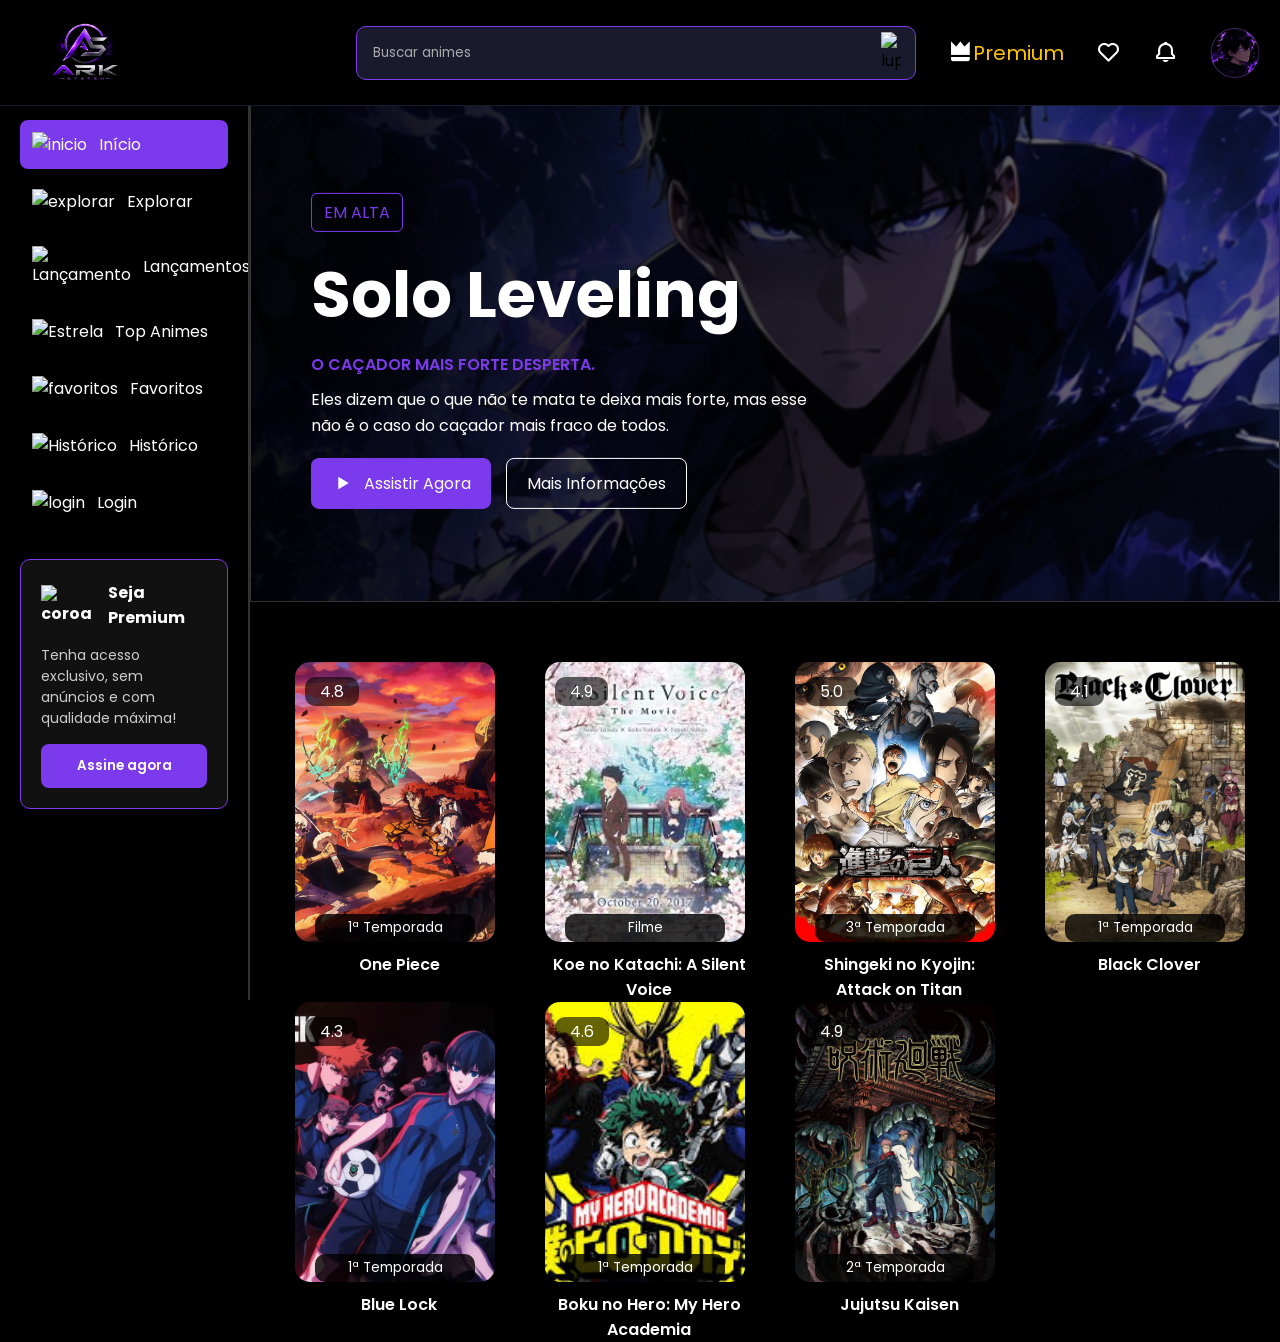
==== commit 564dab0f: "paginas do site" ====
--- a/index.html
+++ b/index.html
@@ -16,8 +16,8 @@
     <header class="header-box">
         <div class="menu">
             
-            <!-- Botão Hambúrguer adicionado -->
-            <button class="btn-hamburguer" id="btn-hamburguer">
+            <!-- Botão Hambúrguer -->
+            <button class="btn-hamburguer" id="btn-hamburguer" aria-label="Abrir menu">
                 <i class='bx bx-menu'></i>
             </button>
 
@@ -58,7 +58,7 @@
         </div>
     </header>
 
-    <!-- MENU LATERAL -->
+    <!-- MENU LATERAL (SIDEBAR) -->
     <aside class="sidebar" id="sidebar">
         <div class="menu-lateral">
             <ul class="Principal">
@@ -118,6 +118,7 @@
         </div>
     </aside>
 
+    <!-- CARROSSEL PRINCIPAL -->
     <section class="container-card">
         <div class="card">
             <section class="slide">
@@ -243,7 +244,6 @@
                             <p class="nome-anime">One Piece</p>
                         </div>
                     </figcaption>
-                    
                 </figure>
             </div>
         </section>
@@ -261,7 +261,6 @@
                             <p class="nome-anime">Koe no Katachi: A Silent Voice</p>
                         </div>
                     </figcaption>
-                    
                 </figure>
             </div>
         </section>
@@ -276,10 +275,9 @@
                             <p class="temporada">3ª Temporada</p>
                         </div>
                         <div>
-                             <p class="nome-anime">Shingeki no Kyojin: Attack on Titan</p>
-                        </div>
-                    </figcaption>
-                   
+                            <p class="nome-anime">Shingeki no Kyojin: Attack on Titan</p>
+                        </div>
+                    </figcaption>
                 </figure>
             </div>
         </section>
@@ -297,7 +295,6 @@
                             <p class="nome-anime">Black Clover</p>
                         </div>
                     </figcaption>
-                    
                 </figure>
             </div>
         </section>
@@ -315,7 +312,6 @@
                             <p class="nome-anime">Blue Lock</p>
                         </div>
                     </figcaption>
-                    
                 </figure>
             </div>
         </section>
@@ -333,7 +329,6 @@
                             <p class="nome-anime">Boku no Hero: My Hero Academia</p>
                         </div>
                     </figcaption>
-                    
                 </figure>
             </div>
         </section>
@@ -345,38 +340,33 @@
                     <a href="#"><img src="./Frontend/Assets/IMG/caisen.webp" alt="card-anime"></a>
                     <figcaption class="legenda">
                         <div class="temporada">
-                            <p >2ª Temporada</p>
+                            <p>2ª Temporada</p>
                         </div>
                         <div class="nome-anime">
                             <p>Jujutsu Kaisen</p>
                         </div>
                     </figcaption>
-                    
-                </figure>
-            </div>
-        </section>
-
-        <section>
-            <div class="animes">
-                <figure>
-                    <span class="badge-nota">5.0</span>
-                    <a href="#"><img src="./Frontend/Assets/IMG/Dandan.jpg" alt="card-anime"></a>
-                    <figcaption class="legenda">
-                        <div class="temporada">
-                            <p>1ª Temporada</p>
-                        </div>
-                 <div class="nome-anime"> 
-                    <p>Dandadan</p>
-                </div>
-                    </figcaption>
-                    
                 </figure>
             </div>
         </section>
     </div>
 
+    <!-- SCRIPT DO MENU LATERAL HABILITADO -->
+    <script>
+        document.addEventListener("DOMContentLoaded", () => {
+            const btnHamburguer = document.getElementById("btn-hamburguer");
+            const sidebar = document.getElementById("sidebar");
+
+            if (btnHamburguer && sidebar) {
+                btnHamburguer.addEventListener("click", () => {
+                    sidebar.classList.toggle("active");
+                });
+            }
+        });
+    </script>
+
+    <!-- JS EXTERNO DO CARROSSEL (se houver) -->
     <script src="./Frontend/JS/carrossel.js"></script>
-    <script src="./Frontend/JS/menu.js"></script>
 </body>
 
 </html>
--- a/style.css
+++ b/style.css
@@ -38,6 +38,17 @@
     display: flex;
     align-items: center;
     justify-content: space-between;
+}
+
+/* Botão Hambúrguer (Escondido no Desktop) */
+.btn-hamburguer {
+    display: none;
+    background: transparent;
+    color: #fff;
+    font-size: 30px;
+    cursor: pointer;
+    align-items: center;
+    justify-content: center;
 }
 
 .nav-bar {
@@ -406,7 +417,7 @@
 
 .legenda {
     position: absolute;
-   top: 90%;
+    top: 90%;
     left: 50%;
     transform: translateX(-50%);
     z-index: 10;
@@ -451,14 +462,13 @@
     display: flex;
     align-items: center;
     justify-content: center;
-    flex-wrap: wrap;
     gap: 10px;
 }
 
 .navb li {
     list-style: none;
     display: inline-block;
-    padding: 0 0.5rem;
+    padding: 0 0.2rem;
 }
 
 .navb a {
@@ -720,7 +730,6 @@
     color: #ccc;
     text-transform: uppercase;
     padding: 0 20px;
-    
 }
 
 .menu-top {
@@ -1038,9 +1047,25 @@
 }
 
 @media screen and (max-width: 768px) {
-    /* Ajustes Gerais para Sidebar e Conteúdo */
+    /* Exibir botão Hambúrguer */
+    .btn-hamburguer {
+        display: flex;
+    }
+
+    /* Ocultar itens específicos no mobile mantendo Perfil e Busca */
+    .nav-bar .item:not(:last-child) {
+        display: none;
+    }
+
+    /* Ocultar Sidebar por padrão (só abre ao clicar no hambúrguer) */
     .sidebar {
-        display: none; /* Oculta a sidebar no mobile mantendo o espaço livre */
+        left: -100%;
+        width: 250px;
+        top: 100px;
+    }
+
+    .sidebar.active {
+        left: 0;
     }
 
     .container-card,
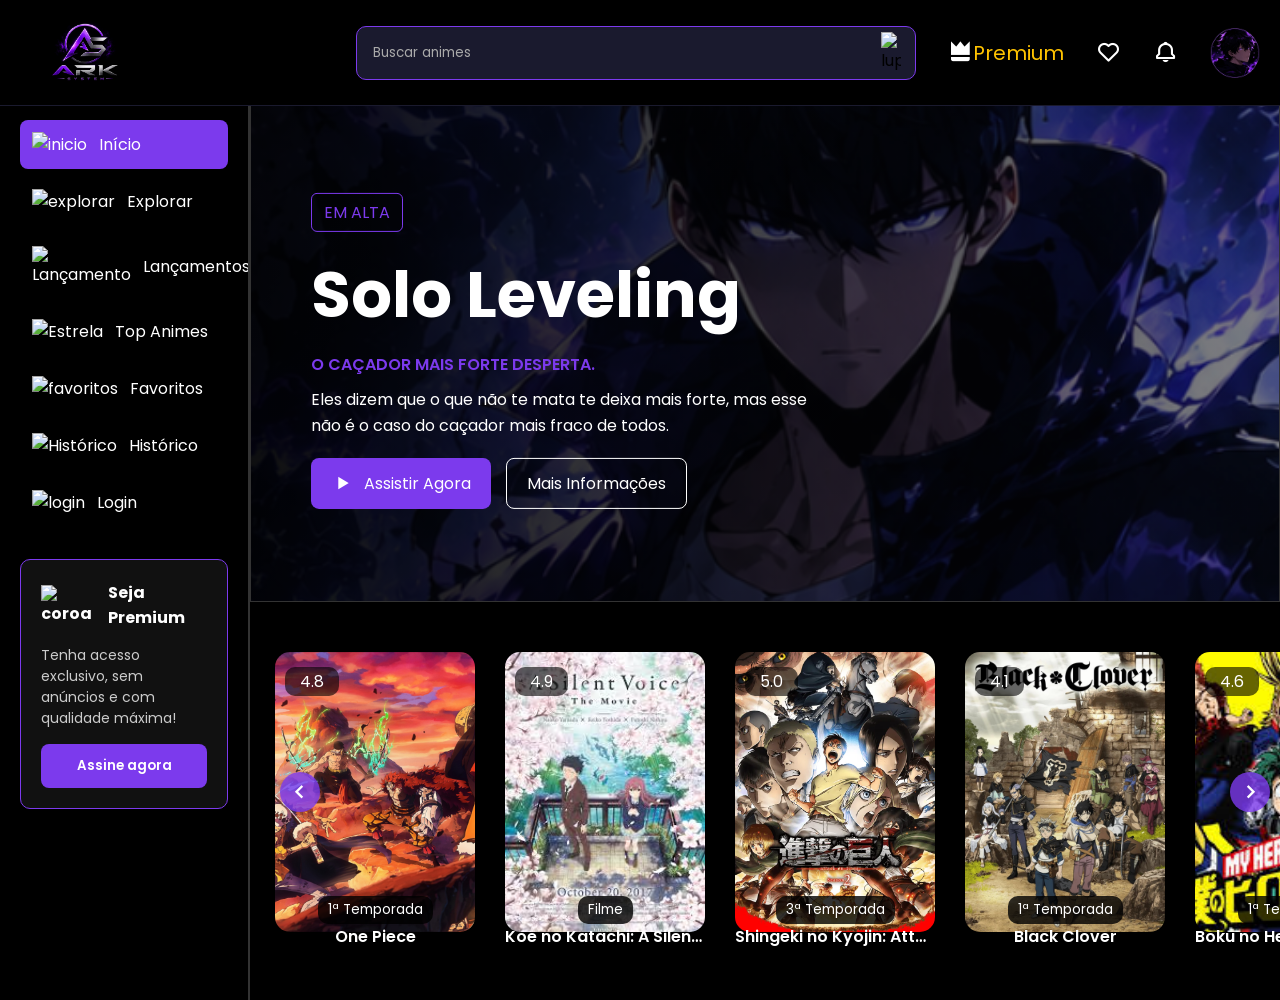
==== commit 8009b3ad: "paginas do site" ====
--- a/index.html
+++ b/index.html
@@ -4,7 +4,7 @@
 <head>
     <meta charset="UTF-8">
     <meta name="viewport" content="width=device-width, initial-scale=1.0">
-    <link rel="stylesheet" href="/style.css">
+    <link rel="stylesheet" href="./style.css">
     <link rel="shortcut icon" href="./Frontend/Assets/IMG/favicon.ico" type="image/x-icon">
     <link href='https://unpkg.com/boxicons@2.1.4/css/boxicons.min.css' rel='stylesheet'>
     <title>ARK SYSTEM</title>
@@ -120,7 +120,7 @@
 
     <!-- CARROSSEL PRINCIPAL -->
     <section class="container-card">
-        <div class="card">
+        <div class="card" id="main-carousel">
             <section class="slide">
                 <figure>
                     <img src="./Frontend/Assets/IMG/SoloLeving.png" alt="anime">
@@ -229,144 +229,190 @@
         </div>
     </section>
 
-    <!-- CONTAINER DE CARDS COM ESTRUTURA UNIFICADA -->
-    <div class="animes-box">
-        <section>
-            <div class="animes">
-                <figure>
-                    <span class="badge-nota">4.8</span>
-                    <a href="#"><img src="./Frontend/Assets/IMG/onepiece.jpeg" alt="card-anime"></a>
-                    <figcaption class="legenda">
-                        <div>
-                            <p class="temporada">1ª Temporada</p>
-                        </div>
-                        <div>
-                            <p class="nome-anime">One Piece</p>
-                        </div>
-                    </figcaption>
-                </figure>
-            </div>
-        </section>
-
-        <section>
-            <div class="animes">
-                <figure>
-                    <span class="badge-nota">4.9</span>
-                    <a href="#"><img src="./Frontend/Assets/IMG/A-Silent.jpg" alt="card-anime"></a>
-                    <figcaption class="legenda">
-                        <div>
-                            <p class="temporada">Filme</p>
-                        </div>
-                        <div>
-                            <p class="nome-anime">Koe no Katachi: A Silent Voice</p>
-                        </div>
-                    </figcaption>
-                </figure>
-            </div>
-        </section>
-
-        <section>
-            <div class="animes">
-                <figure>
-                    <span class="badge-nota">5.0</span>
-                    <a href="#"><img src="./Frontend/Assets/IMG/ataque-dos-titãs.webp" alt="card-anime"></a>
-                    <figcaption class="legenda">
-                        <div>
-                            <p class="temporada">3ª Temporada</p>
-                        </div>
-                        <div>
-                            <p class="nome-anime">Shingeki no Kyojin: Attack on Titan</p>
-                        </div>
-                    </figcaption>
-                </figure>
-            </div>
-        </section>
-
-        <section>
-            <div class="animes">
-                <figure>
-                    <span class="badge-nota">4.1</span>
-                    <a href="#"><img src="./Frontend/Assets/IMG/Black-Clover.jpg" alt="card-anime"></a>
-                    <figcaption class="legenda">
-                        <div>
-                            <p class="temporada">1ª Temporada</p>
-                        </div>
-                        <div>
-                            <p class="nome-anime">Black Clover</p>
-                        </div>
-                    </figcaption>
-                </figure>
-            </div>
-        </section>
-
-        <section>
-            <div class="animes">
-                <figure>
-                    <span class="badge-nota">4.3</span>
-                    <a href="#"><img src="./Frontend/Assets/IMG/Blue-locke.webp" alt="card-anime"></a>
-                    <figcaption class="legenda">
-                        <div>
-                            <p class="temporada">1ª Temporada</p>
-                        </div>
-                        <div>
-                            <p class="nome-anime">Blue Lock</p>
-                        </div>
-                    </figcaption>
-                </figure>
-            </div>
-        </section>
-
-        <section>
-            <div class="animes">
-                <figure>
-                    <span class="badge-nota">4.6</span>
-                    <a href="#"><img src="./Frontend/Assets/IMG/Boku-no-hero.jpg" alt="card-anime"></a>
-                    <figcaption class="legenda">
-                        <div>
-                            <p class="temporada">1ª Temporada</p>
-                        </div>
-                        <div>
-                            <p class="nome-anime">Boku no Hero: My Hero Academia</p>
-                        </div>
-                    </figcaption>
-                </figure>
-            </div>
-        </section>
-
-        <section>
-            <div class="animes">
-                <figure>
-                    <span class="badge-nota">4.9</span>
-                    <a href="#"><img src="./Frontend/Assets/IMG/caisen.webp" alt="card-anime"></a>
-                    <figcaption class="legenda">
-                        <div class="temporada">
-                            <p>2ª Temporada</p>
-                        </div>
-                        <div class="nome-anime">
-                            <p>Jujutsu Kaisen</p>
-                        </div>
-                    </figcaption>
-                </figure>
-            </div>
-        </section>
+    <!-- SLIDER / CARROSSEL DE CARDS -->
+    <div class="cards-slider-wrapper">
+        <button class="slider-btn prev-btn" id="prevCardBtn" aria-label="Anterior">
+            <i class='bx bx-chevron-left'></i>
+        </button>
+
+        <div class="animes-box" id="cardsContainer">
+            <section>
+                <div class="animes">
+                    <figure>
+                        <span class="badge-nota">4.8</span>
+                        <a href="#"><img src="./Frontend/Assets/IMG/onepiece.jpeg" alt="card-anime"></a>
+                        <figcaption class="legenda">
+                            <div>
+                                <p class="temporada">1ª Temporada</p>
+                            </div>
+                            <div>
+                                <p class="nome-anime">One Piece</p>
+                            </div>
+                        </figcaption>
+                    </figure>
+                </div>
+            </section>
+
+            <section>
+                <div class="animes">
+                    <figure>
+                        <span class="badge-nota">4.9</span>
+                        <a href="#"><img src="./Frontend/Assets/IMG/A-Silent.jpg" alt="card-anime"></a>
+                        <figcaption class="legenda">
+                            <div>
+                                <p class="temporada">Filme</p>
+                            </div>
+                            <div>
+                                <p class="nome-anime">Koe no Katachi: A Silent Voice</p>
+                            </div>
+                        </figcaption>
+                    </figure>
+                </div>
+            </section>
+
+            <section>
+                <div class="animes">
+                    <figure>
+                        <span class="badge-nota">5.0</span>
+                        <a href="#"><img src="./Frontend/Assets/IMG/ataque-dos-titãs.webp" alt="card-anime"></a>
+                        <figcaption class="legenda">
+                            <div>
+                                <p class="temporada">3ª Temporada</p>
+                            </div>
+                            <div>
+                                <p class="nome-anime">Shingeki no Kyojin: Attack on Titan</p>
+                            </div>
+                        </figcaption>
+                    </figure>
+                </div>
+            </section>
+
+            <section>
+                <div class="animes">
+                    <figure>
+                        <span class="badge-nota">4.1</span>
+                        <a href="#"><img src="./Frontend/Assets/IMG/Black-Clover.jpg" alt="card-anime"></a>
+                        <figcaption class="legenda">
+                            <div>
+                                <p class="temporada">1ª Temporada</p>
+                            </div>
+                            <div>
+                                <p class="nome-anime">Black Clover</p>
+                            </div>
+                        </figcaption>
+                    </figure>
+                </div>
+            </section>
+
+            <section>
+                <div class="animes">
+                    <figure>
+                        <span class="badge-nota">4.6</span>
+                        <a href="#"><img src="./Frontend/Assets/IMG/Boku-no-hero.jpg" alt="card-anime"></a>
+                        <figcaption class="legenda">
+                            <div>
+                                <p class="temporada">1ª Temporada</p>
+                            </div>
+                            <div>
+                                <p class="nome-anime">Boku no Hero: My Hero Academia</p>
+                            </div>
+                        </figcaption>
+                    </figure>
+                </div>
+            </section>
+
+            <section>
+                <div class="animes">
+                    <figure>
+                        <span class="badge-nota">4.9</span>
+                        <a href="#"><img src="./Frontend/Assets/IMG/caisen.webp" alt="card-anime"></a>
+                        <figcaption class="legenda">
+                            <div class="temporada">
+                                <p>2ª Temporada</p>
+                            </div>
+                            <div class="nome-anime">
+                                <p>Jujutsu Kaisen</p>
+                            </div>
+                        </figcaption>
+                    </figure>
+                </div>
+            </section>
+
+            <section>
+                <div class="animes">
+                    <figure>
+                        <span class="badge-nota">4.3</span>
+                        <a href="#"><img src="./Frontend/Assets/IMG/Blue-locke.webp" alt="card-anime"></a>
+                        <figcaption class="legenda">
+                            <div>
+                                <p class="temporada">1ª Temporada</p>
+                            </div>
+                            <div>
+                                <p class="nome-anime">Blue Lock</p>
+                            </div>
+                        </figcaption>
+                    </figure>
+                </div>
+            </section>
+        </div>
+
+        <button class="slider-btn next-btn" id="nextCardBtn" aria-label="Próximo">
+            <i class='bx bx-chevron-right'></i>
+        </button>
     </div>
 
-    <!-- SCRIPT DO MENU LATERAL HABILITADO -->
     <script>
-        document.addEventListener("DOMContentLoaded", () => {
-            const btnHamburguer = document.getElementById("btn-hamburguer");
-            const sidebar = document.getElementById("sidebar");
+        document.addEventListener('DOMContentLoaded', () => {
+
+            // 1. Menu Hambúrguer (Mobile)
+            const btnHamburguer = document.getElementById('btn-hamburguer');
+            const sidebar = document.getElementById('sidebar');
 
             if (btnHamburguer && sidebar) {
-                btnHamburguer.addEventListener("click", () => {
-                    sidebar.classList.toggle("active");
+                btnHamburguer.addEventListener('click', () => {
+                    sidebar.classList.toggle('active');
+                });
+            }
+
+            // 2. Carrossel Principal (Passagem Automática de Slides)
+            const mainCarousel = document.getElementById('main-carousel');
+            const mainSlides = document.querySelectorAll('.container-card .slide');
+            let currentSlide = 0;
+
+            function nextSlide() {
+                if (!mainCarousel || mainSlides.length === 0) return;
+                currentSlide = (currentSlide + 1) % mainSlides.length;
+                mainCarousel.style.transform = `translateX(-${currentSlide * 100}%)`;
+            }
+
+            // Transição a cada 5 segundos
+            setInterval(nextSlide, 5000);
+
+            // 3. Slider de Cards Inferior (Botões Próximo / Anterior)
+            const cardsContainer = document.getElementById('cardsContainer');
+            const prevBtn = document.getElementById('prevCardBtn');
+            const nextBtn = document.getElementById('nextCardBtn');
+
+            if (cardsContainer && prevBtn && nextBtn) {
+                const scrollAmount = 240; // Distância de rolagem ao clicar nos botões
+
+                nextBtn.addEventListener('click', () => {
+                    cardsContainer.scrollBy({
+                        left: scrollAmount,
+                        behavior: 'smooth'
+                    });
+                });
+
+                prevBtn.addEventListener('click', () => {
+                    cardsContainer.scrollBy({
+                        left: -scrollAmount,
+                        behavior: 'smooth'
+                    });
                 });
             }
         });
     </script>
-
-    <!-- JS EXTERNO DO CARROSSEL (se houver) -->
-    <script src="./Frontend/JS/carrossel.js"></script>
+    <script src="./script.js"></script>
 </body>
 
 </html>
--- a/style.css
+++ b/style.css
@@ -238,7 +238,7 @@
 }
 
 /*===========================
-Carrossel 
+Carrossel Principal
 ===========================*/
 
 .container-card {
@@ -262,6 +262,7 @@
 
 .slide figure {
     position: relative;
+    width: 100%;
 }
 
 .slide img {
@@ -272,7 +273,6 @@
 }
 
 /* Overlay escuro */
-
 .slide figure::before {
     content: "";
     position: absolute;
@@ -286,7 +286,6 @@
 }
 
 /* Texto */
-
 figcaption {
     position: absolute;
     top: 50%;
@@ -310,6 +309,7 @@
     font-size: 4rem;
     margin-bottom: 10px;
 }
+
 .solo-p {
     color: #7c3aed;
     font-weight: 600;
@@ -323,7 +323,6 @@
 }
 
 /* Botões */
-
 .buttons {
     display: flex;
     gap: 15px;
@@ -337,7 +336,7 @@
     color: #fff;
     padding: 12px 20px;
     border-radius: 8px;
-    transition: 0.7s ease;
+    transition: 0.3s ease;
 }
 
 .button-assistir i {
@@ -346,7 +345,7 @@
 
 .button-assistir:hover {
     background: #9333ea;
-    transform: scale(1.1);
+    transform: scale(1.05);
 }
 
 .saiba {
@@ -354,41 +353,56 @@
     color: #fff;
     padding: 12px 20px;
     border-radius: 8px;
-    transition: 0.7s ease;
+    transition: 0.3s ease;
 }
 
 .saiba:hover {
     background: #fff;
     color: #000;
-    transform: scale(1.1);
-}
-
+    transform: scale(1.05);
+}
+
+/*==================================
+SLIDER DE CARDS DE ANIMES (INFERIOR)
+==================================*/
+
+.cards-slider-wrapper {
+    position: relative;
+    margin-left: 270px;
+    width: calc(100% - 270px);
+    display: flex;
+    align-items: center;
+    margin-top: 30px;
+}
+
+.animes-box::-webkit-scrollbar {
+    display: none; /* Oculta scroll no Chrome/Safari */
+}
+
+/* Onde os cards ficam escondidos/rolando */
 .animes-box {
-    position: relative;
-    margin-top: 40px;
-    margin-left: 280px;
-    width: calc(100% - 280px);
-    display: flex;
-    flex-wrap: wrap;
+    display: flex;
     gap: 20px;
-    padding-bottom: 40px;
+    overflow-x: auto;
+    scroll-behavior: smooth;
+    width: 100%;
+    /* Esconde a barra de rolagem padrão */
+    scrollbar-width: none; /* Firefox */
 }
 
 .animes-box section {
-    width: fit-content;
+    flex: 0 0 auto;
 }
 
 .animes {
-    padding: 20px 15px;
+    padding: 20px 5px ;
     background: transparent;
-    transition: 0.5s ease;
-    flex-direction: column;
+    transition: 0.3s ease;
 }
 
 .animes figure {
     position: relative;
     width: 200px;
-    display: flex;
 }
 
 .animes a img {
@@ -401,7 +415,7 @@
 }
 
 .animes:hover {
-    transform: scale(1.1);
+    transform: scale(1.02);
 }
 
 .badge-nota {
@@ -417,17 +431,19 @@
 
 .legenda {
     position: absolute;
-    top: 90%;
+    top: 87%;
     left: 50%;
     transform: translateX(-50%);
     z-index: 10;
-    width: 80%;
+    width: 90%;
+    display: flex;
     flex-direction: column;
+    align-items: center;
 }
 
 .temporada {
     background: rgba(0,0,0,.8);
-    padding: 4px 0px;
+    padding: 4px 10px;
     border-radius: 10px;
     color: #fff;
     text-align: center;
@@ -435,14 +451,176 @@
 }
 
 .nome-anime {
-    position: relative;
-    top: 0;
-    right: 10%;
     color: #fff;
     font-weight: 600;
-    padding: 10px 0 0;
+    
     width: 200px;
     text-align: center;
+    white-space: nowrap;
+    overflow: hidden;
+    text-overflow: ellipsis;
+}
+
+/* Botões do Carrossel de Cards */
+.slider-btn {
+    position: absolute;
+    top: 50%;
+    transform: translateY(-50%);
+    background: rgba(124, 58, 237, 0.8);
+    color: #fff;
+    border: none;
+    width: 40px;
+    height: 40px;
+    border-radius: 50%;
+    font-size: 28px;
+    cursor: pointer;
+    display: flex;
+    align-items: center;
+    justify-content: center;
+    z-index: 30;
+    transition: 0.5s ease;
+}
+
+.slider-btn:hover {
+    background: #9333ea;
+    transform: translateY(-50%) scale(1.1);
+}
+
+.prev-btn {
+    left: 10px;
+}
+
+.next-btn {
+    right: 10px;
+}
+@media screen and (max-width: 768px) {
+    /* ... seus outros estilos mobile ... */
+
+    /* Garante que o wrapper ocupe a largura total sem estourar a tela */
+    .cards-slider-wrapper {
+        margin-left: 0;
+        width: 100%;
+        position: relative;
+    }
+
+    /* Exibe e ajusta os botões do slide para telas pequenas */
+    .slider-btn {
+        display: flex !important;
+        width: 35px;
+        height: 35px;
+        font-size: 20px;
+        z-index: 30;
+        background: rgba(124, 58, 237, 0.9);
+    }
+
+    .prev-btn {
+        left: 5px;
+    }
+
+    .next-btn {
+        right: 5px;
+    }
+}
+/*==================================================================
+REGRAS MEDIA QUERIES - RESPONSIVO PARA MÓVEIS
+==================================================================*/
+
+@media screen and (max-width: 768px) {
+    .btn-hamburguer {
+        display: flex;
+    }
+
+    .sidebar {
+        left: -100%;
+        width: 250px;
+        top: 100px;
+    }
+
+    .sidebar.active {
+        left: 0;
+    }
+
+    .container-card,
+    .cards-slider-wrapper {
+        margin-left: 0;
+        width: 100%;
+    }
+
+    /* Carrossel Principal Redimensionado Proporcionalmente */
+    .slide img {
+        height: auto;
+        max-height: 250px;
+        object-fit: cover;
+    }
+
+    figcaption {
+        left: 15px;
+        max-width: 85%;
+        top: 55%;
+    }
+
+    .dest {
+        font-size: 0.65rem;
+        padding: 2px 6px;
+        margin-bottom: 6px;
+    }
+
+    figcaption h1 {
+        font-size: 1.3rem;
+        margin-bottom: 4px;
+    }
+
+    .solo-p {
+        font-size: 0.75rem;
+        margin-bottom: 4px;
+    }
+
+    .solo-p1 {
+        font-size: 0.7rem;
+        line-height: 1.2;
+        margin-bottom: 8px;
+        display: -webkit-box;
+        -webkit-box-orient: vertical;
+        overflow: hidden;
+    }
+
+    .buttons {
+        gap: 6px;
+    }
+
+    .button-assistir, .saiba {
+        padding: 5px 10px;
+        font-size: 0.7rem;
+        border-radius: 5px;
+    }
+
+    .button-assistir i {
+        font-size: 14px;
+    }
+
+    /* Esconder botões Laterais no Mobile para Scroll Touch */
+    .slider-btn {
+        display: none;
+    }
+
+    .animes-box {
+        gap: 12px;
+        padding: 10px;
+    }
+
+    .animes figure,
+    .animes a img,
+    .nome-anime {
+        width: 130px;
+    }
+
+    .animes a img {
+        height: 180px;
+    }
+
+    .nome-anime {
+        font-size: 0.75rem;
+    }
 }
 
 /*==================================
@@ -450,7 +628,7 @@
 ==================================*/
 
 .nav-bir {
-    width: calc(100% - 280px);
+    width: calc(100% - 240px);
     max-width: 1700px;
     padding: 7rem 0 0;
     display: flex;
@@ -473,7 +651,7 @@
 
 .navb a {
     color: #fff;
-    font-size: 1.1rem;
+    font-size: 1rem;
     text-align: left;
     text-decoration: none;
     border: 2px solid #fff;
@@ -1151,4 +1329,12 @@
     .img-perfil {
         display: none;
     }
+    .nav-bir{
+        padding: 7rem 20px 0;
+        
+    }
+    .navb a{
+        font-size: 14px;
+        padding: 10px 20px;
+    }
 }
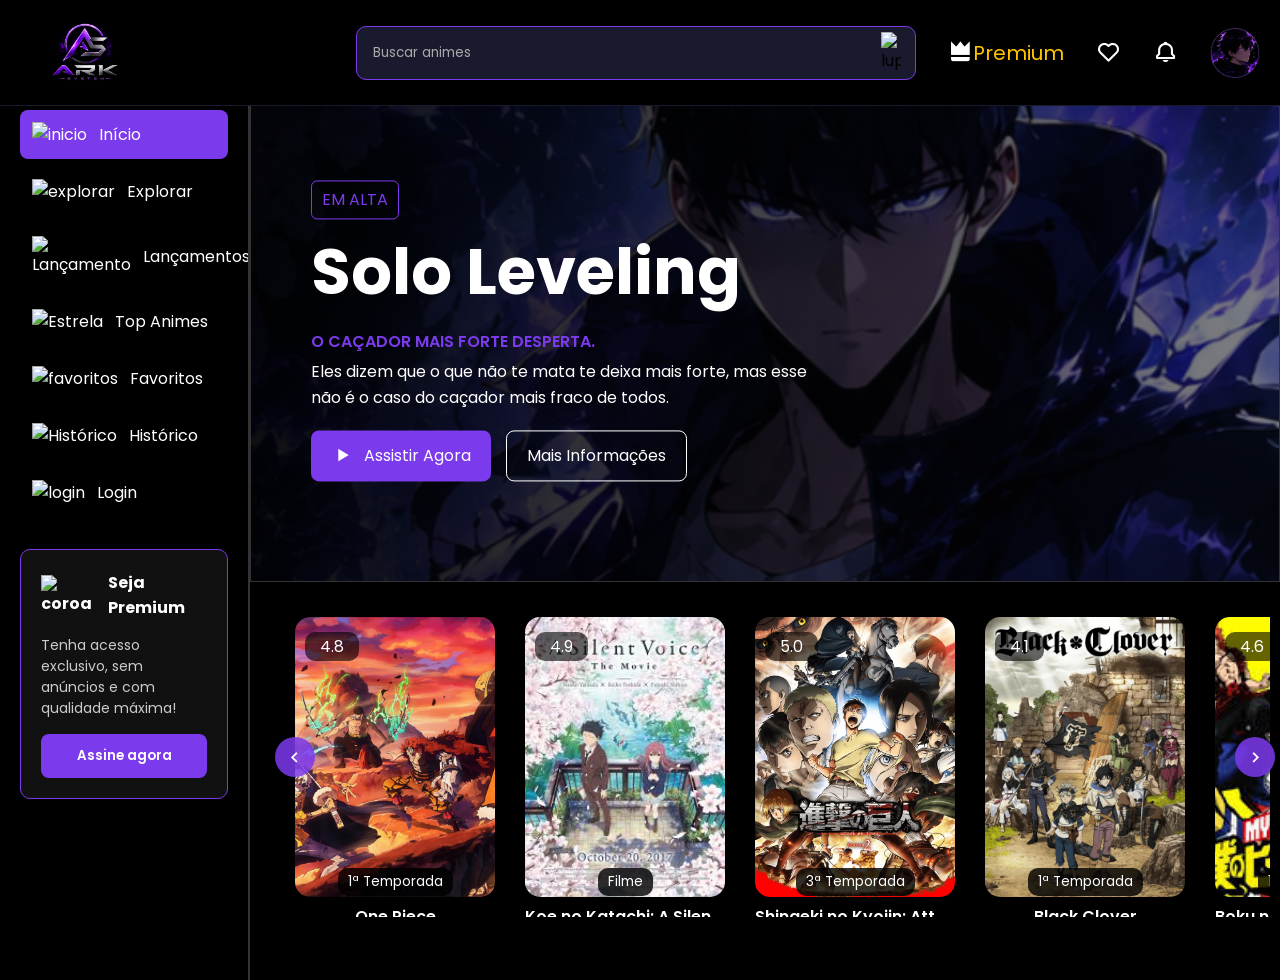
==== commit bc36a7b7: "paginas do site" ====
--- a/index.html
+++ b/index.html
@@ -210,7 +210,7 @@
                 <figure>
                     <img src="./Frontend/Assets/IMG/demon-slayer.jpg" alt="anime">
                     <figcaption>
-                        <span class="dest">EM ALTA</span>
+                        <span class="dest"><p>EM ALTA</p></span>
                         <h1>Demon Slayer</h1>
                         <p class="solo-p">CAÇADOR DE DEMÔNIOS.</p>
                         <p class="solo-p1">
--- a/style.css
+++ b/style.css
@@ -123,7 +123,7 @@
 
 .sidebar {
     position: fixed;
-    top: 100px;
+    top: 90px;
     left: 0;
     width: 250px;
     height: 100vh;
@@ -243,7 +243,7 @@
 
 .container-card {
     position: relative;
-    margin-top: 100px;
+    margin-top: 80px;
     margin-left: 250px;
     width: calc(100% - 250px);
     overflow: hidden;
@@ -300,9 +300,9 @@
     display: inline-block;
     border: 1px solid #7c3aed;
     color: #7c3aed;
-    padding: 6px 12px;
+    padding: 6px 10px;
     border-radius: 6px;
-    margin-bottom: 15px;
+    margin-bottom: 5px;
 }
 
 figcaption h1 {
@@ -313,7 +313,7 @@
 .solo-p {
     color: #7c3aed;
     font-weight: 600;
-    margin-bottom: 10px;
+    margin-bottom: 5px;
 }
 
 .solo-p1 {
@@ -363,16 +363,17 @@
 }
 
 /*==================================
-SLIDER DE CARDS DE ANIMES (INFERIOR)
+SLIDER DE CARDS DE ANIMES (INFERIOR/SEMELHANTES)
 ==================================*/
 
 .cards-slider-wrapper {
     position: relative;
-    margin-left: 270px;
-    width: calc(100% - 270px);
-    display: flex;
-    align-items: center;
-    margin-top: 30px;
+    margin-left: 280px;
+    width: calc(100% - 280px);
+    display: flex;
+    align-items: center;
+    margin-top: 15px;
+    padding: 0 10px;
 }
 
 .animes-box::-webkit-scrollbar {
@@ -386,7 +387,6 @@
     overflow-x: auto;
     scroll-behavior: smooth;
     width: 100%;
-    /* Esconde a barra de rolagem padrão */
     scrollbar-width: none; /* Firefox */
 }
 
@@ -395,7 +395,7 @@
 }
 
 .animes {
-    padding: 20px 5px ;
+    padding: 20px 5px;
     background: transparent;
     transition: 0.3s ease;
 }
@@ -431,7 +431,7 @@
 
 .legenda {
     position: absolute;
-    top: 87%;
+    top: 89.8%;
     left: 50%;
     transform: translateX(-50%);
     z-index: 10;
@@ -453,12 +453,12 @@
 .nome-anime {
     color: #fff;
     font-weight: 600;
-    
     width: 200px;
     text-align: center;
     white-space: nowrap;
     overflow: hidden;
     text-overflow: ellipsis;
+    margin-top: 8px;
 }
 
 /* Botões do Carrossel de Cards */
@@ -466,19 +466,19 @@
     position: absolute;
     top: 50%;
     transform: translateY(-50%);
-    background: rgba(124, 58, 237, 0.8);
+    background: rgba(124, 58, 237, 0.85);
     color: #fff;
     border: none;
     width: 40px;
     height: 40px;
     border-radius: 50%;
-    font-size: 28px;
+    font-size: 22px;
     cursor: pointer;
     display: flex;
     align-items: center;
     justify-content: center;
     z-index: 30;
-    transition: 0.5s ease;
+    transition: 0.3s ease;
 }
 
 .slider-btn:hover {
@@ -487,140 +487,11 @@
 }
 
 .prev-btn {
-    left: 10px;
+    left: -5px;
 }
 
 .next-btn {
-    right: 10px;
-}
-@media screen and (max-width: 768px) {
-    /* ... seus outros estilos mobile ... */
-
-    /* Garante que o wrapper ocupe a largura total sem estourar a tela */
-    .cards-slider-wrapper {
-        margin-left: 0;
-        width: 100%;
-        position: relative;
-    }
-
-    /* Exibe e ajusta os botões do slide para telas pequenas */
-    .slider-btn {
-        display: flex !important;
-        width: 35px;
-        height: 35px;
-        font-size: 20px;
-        z-index: 30;
-        background: rgba(124, 58, 237, 0.9);
-    }
-
-    .prev-btn {
-        left: 5px;
-    }
-
-    .next-btn {
-        right: 5px;
-    }
-}
-/*==================================================================
-REGRAS MEDIA QUERIES - RESPONSIVO PARA MÓVEIS
-==================================================================*/
-
-@media screen and (max-width: 768px) {
-    .btn-hamburguer {
-        display: flex;
-    }
-
-    .sidebar {
-        left: -100%;
-        width: 250px;
-        top: 100px;
-    }
-
-    .sidebar.active {
-        left: 0;
-    }
-
-    .container-card,
-    .cards-slider-wrapper {
-        margin-left: 0;
-        width: 100%;
-    }
-
-    /* Carrossel Principal Redimensionado Proporcionalmente */
-    .slide img {
-        height: auto;
-        max-height: 250px;
-        object-fit: cover;
-    }
-
-    figcaption {
-        left: 15px;
-        max-width: 85%;
-        top: 55%;
-    }
-
-    .dest {
-        font-size: 0.65rem;
-        padding: 2px 6px;
-        margin-bottom: 6px;
-    }
-
-    figcaption h1 {
-        font-size: 1.3rem;
-        margin-bottom: 4px;
-    }
-
-    .solo-p {
-        font-size: 0.75rem;
-        margin-bottom: 4px;
-    }
-
-    .solo-p1 {
-        font-size: 0.7rem;
-        line-height: 1.2;
-        margin-bottom: 8px;
-        display: -webkit-box;
-        -webkit-box-orient: vertical;
-        overflow: hidden;
-    }
-
-    .buttons {
-        gap: 6px;
-    }
-
-    .button-assistir, .saiba {
-        padding: 5px 10px;
-        font-size: 0.7rem;
-        border-radius: 5px;
-    }
-
-    .button-assistir i {
-        font-size: 14px;
-    }
-
-    /* Esconder botões Laterais no Mobile para Scroll Touch */
-    .slider-btn {
-        display: none;
-    }
-
-    .animes-box {
-        gap: 12px;
-        padding: 10px;
-    }
-
-    .animes figure,
-    .animes a img,
-    .nome-anime {
-        width: 130px;
-    }
-
-    .animes a img {
-        height: 180px;
-    }
-
-    .nome-anime {
-        font-size: 0.75rem;
-    }
+    right: 5px;
 }
 
 /*==================================
@@ -687,7 +558,7 @@
     left: 0;
     background: #1a1a2e;
     list-style: none;
-    min-width: 160px;
+    min-width: 130px;
     padding: 10px 0;
     border-radius: 10px;
     box-shadow: 0 8px 16px rgba(0,0,0,0.5);
@@ -732,7 +603,7 @@
     display: flex;
     margin-left: 280px;
     margin-top: 130px;
-    gap: 40px;
+    gap: 30px;
     padding: 0 20px;
     width: calc(100% - 280px);
 }
@@ -754,8 +625,8 @@
 }
 
 .anime-novo h1 {
-    color: #fff;
-    text-transform: capitalize;
+    text-transform: uppercase;
+    color: #fff;
 }
 
 .anime-novo .titulo {
@@ -815,36 +686,6 @@
     transform: scale(1.1);
 }
 
-.conteudo-info {
-    margin-left: 280px;
-    margin-top: 50px;
-    background-color: #454545;
-    padding: 20px;
-    border-radius: 10px;
-    width: calc(100% - 320px);
-}
-
-.info {
-    color: #fff;
-    padding: 0 0 10px 0;
-}
-
-.info-anime {
-    display: inline-block;
-    vertical-align: top;
-    color: #fff;
-    max-width: 100%;
-    font-size: 1.1rem;
-    text-align: left;
-    padding: 0 10px;
-}
-
-.info-anime p {
-    display: block;
-    white-space: normal;
-    text-align: left;
-}
-
 .ani-Semelhante {
     color: #fff;
 }
@@ -861,41 +702,6 @@
     color: #fff;
     text-transform: uppercase;
     padding: 0 20px;
-}
-
-.ani-cards {
-    display: flex;
-    margin-left: 280px;
-    padding: 20px;
-    gap: 30px;
-    flex-wrap: wrap;
-    width: calc(100% - 280px);
-}
-
-.card-ani {
-    background: transparent;
-    transition: 0.5s ease;
-}
-
-.card-ani:hover {
-    transform: scale(1.1);
-}
-
-.card-ani a img {
-    width: 200px;
-    height: 200px;
-    object-fit: cover;
-    border-radius: 15px;
-    display: block;
-    cursor: pointer;
-}
-
-.nome-ani {
-    margin-top: 5px;
-    text-align: center;
-    color: #fff;
-    text-transform: uppercase;
-    width: 200px;
 }
 
 /*==================================
@@ -1055,7 +861,7 @@
     flex-wrap: wrap;
     gap: 15px 30px;
     padding: 20px 0;
-    width: calc(100% - 280px);
+    width: 100%;
 }
 
 .favo-card {
@@ -1078,7 +884,7 @@
 
 .info-favo {
     position: absolute;
-    bottom: 10px;
+    bottom: 6px;
     left: 5%;
     width: 90%;
     color: #ccc;
@@ -1235,11 +1041,11 @@
         display: none;
     }
 
-    /* Ocultar Sidebar por padrão (só abre ao clicar no hambúrguer) */
+    /* Ocultar Sidebar por padrão */
     .sidebar {
         left: -100%;
         width: 250px;
-        top: 100px;
+        top: 80px;
     }
 
     .sidebar.active {
@@ -1247,12 +1053,10 @@
     }
 
     .container-card,
-    .animes-box,
     .nav-bir,
     .container-anime,
     .conteudo-info,
     .text-seme,
-    .ani-cards,
     .top-melhor,
     .menu-top,
     .top-ani,
@@ -1274,15 +1078,20 @@
     figcaption {
         left: 20px;
         max-width: 90%;
+        top: 180px;
     }
 
     figcaption h1 {
-        font-size: 1.8rem;
+        font-size: 1.4rem;
+        margin-bottom: 0;
     }
 
     .solo-p1 {
+        font-size: 0.6rem;
+        margin-bottom: 8px;
+    }
+    .solo-p{
         font-size: 0.8rem;
-        margin-bottom: 10px;
     }
 
     .buttons {
@@ -1291,35 +1100,58 @@
 
     .button-assistir, .saiba {
         padding: 8px 12px;
-        font-size: 0.8rem;
+        font-size: 0.6rem;
     }
 
     .button-assistir i {
         font-size: 18px;
     }
-
-    /* Cards Redimensionados Mantendo a Proporção */
+    .dest {
+    padding: 3px 8px;
+    font-size: 12px;
+    border-radius: 6px;
+    margin-bottom: 8px;
+}
+    /* Ajustes da Slider Wrapper e Cards no Mobile */
+    .cards-slider-wrapper {
+        margin-left: 0;
+        width: 100%;
+        padding: 0 5px;
+    }
+
+    .slider-btn {
+        display: flex !important;
+        width: 32px;
+        height: 32px;
+        font-size: 18px;
+        background: rgba(124, 58, 237, 0.9);
+    }
+
+    .prev-btn {
+        left: 5px;
+    }
+
+    .next-btn {
+        right: 5px;
+    }
+
     .animes-box {
-        justify-content: center;
-        gap: 15px;
-    }
-
-    .animes {
+        gap: 12px;
         padding: 10px 5px;
     }
 
     .animes figure,
     .animes a img,
     .nome-anime {
-        width: 140px;
+        width: 130px;
     }
 
     .animes a img {
-        height: 200px;
+        height: 180px;
     }
 
     .nome-anime {
-        font-size: 0.85rem;
+        font-size: 0.75rem;
     }
 
     main {
@@ -1329,12 +1161,181 @@
     .img-perfil {
         display: none;
     }
-    .nav-bir{
-        padding: 7rem 20px 0;
-        
-    }
-    .navb a{
+
+    .nav-bir {
+        padding: 5rem 20px 0;
+    }
+
+    .navb a {
         font-size: 14px;
-        padding: 10px 20px;
-    }
-}+        padding: 10px 10px;
+    }
+
+    .dropdown-menu {
+        position: absolute;
+        top: 100%;
+        left: 0;
+        background: #1a1a2e;
+        list-style: none;
+        min-width: 100px;
+        padding: 10px 0;
+        border-radius: 10px;
+        box-shadow: 0 8px 16px rgba(0,0,0,0.5);
+        z-index: 999;
+        opacity: 0;
+        visibility: hidden;
+        transform: translateY(10px);
+    }
+
+    /* Layout da página de lançamento no mobile */
+    .container-anime {
+        position: relative;
+        flex-direction: column;
+        margin-left: 0;
+        width: 100%;
+        margin-top: 80px;
+        padding: 0;
+    }
+
+    /* A imagem se ajusta proporcionalmente à tela */
+    .imagem img {
+        width: 100%;
+        height: auto;
+        max-height: 450px;
+        object-fit: cover;
+        border-radius: 0;
+        border: none;
+    }
+
+    /* Container de informações sobreposto à imagem */
+    .info-ani {
+        position: absolute;
+        bottom: 0;
+        left: 0;
+        width: 100%;
+        max-width: 100%;
+        padding: 10px;
+        background: linear-gradient(to top, rgba(0, 0, 0, 0.95) 40%, rgba(0, 0, 0, 0.6) 80%, transparent 100%);
+        z-index: 10;
+    }
+
+    .anime-novo h1 {
+        font-size: 1.4rem;
+    }
+
+    .resumo-anime p {
+        margin-top: 8px;
+        font-size: 0.85rem;
+        line-height: 1.4;
+    }
+
+    .Assistir {
+        margin-top: 15px;
+        gap: 15px;
+    }
+
+    .Assistir button {
+        padding: 8px 15px;
+    }
+
+    .assit a, .favoritos a {
+        font-size: 0.9rem;
+    }
+    /* Header ajustado para caber todos os itens */
+    .header-box {
+        padding: 10px 12px;
+    }
+
+    .menu {
+        gap: 8px;
+    }
+
+    /* Exibe o botão hamburguer */
+    .btn-hamburguer {
+        display: flex;
+        font-size: 26px;
+    }
+
+    /* Ajusta o tamanho da logo no mobile */
+    .logo-header {
+        width: 85px;
+        height: auto;
+    }
+
+    .nav-bar ul {
+        gap: 8px;
+    }
+
+    /* Oculta apenas Premium e Favoritos */
+    .mobile-hide {
+        display: none !important;
+    }
+
+    /* Ajusta o campo de busca para ocupar o espaço disponível */
+    .search-box input {
+        width: 100%;
+        max-width: 140px;
+        padding: 6px 30px 6px 10px;
+        font-size: 12px;
+    }
+
+    .lupa {
+        right: 8px;
+        width: 14px;
+    }
+
+    /* Ajuste dos ícones (Sino) e Foto de Perfil */
+    .item i {
+        font-size: 20px;
+    }
+
+    .img-perfil-header {
+        width: 32px;
+        height: 32px;
+        border-radius: 50%;
+        object-fit: cover;
+    }
+
+    /* responsivo na parte dos favoritos*/
+    .card-favo {
+    display: flex;
+    flex-wrap: wrap;
+    gap: 15px 30px;
+    padding: 20px 0;
+    width: 100%;
+}
+
+.favo-card {
+    position: relative;
+    cursor: pointer;
+    padding: 20px 5px;
+    background: transparent;
+    transition: 0.3s ease;
+}
+
+.favo-card img {
+    width: 100px;
+    height: 170px;
+    object-fit: cover;
+    border-radius: 15px;
+    display: block;
+    cursor: pointer;
+}
+
+.favo-card:hover {
+    transform: scale(1.1);
+}
+
+.info-favo {
+    position: absolute;
+    bottom: 6px;
+    left: 5%;
+    width: 90%;
+    color: #ccc;
+    background-color: rgba(14, 14, 14, 0.8);
+    padding: 5px 10px;
+    border-radius: 10px;
+    text-align: center;
+    font-size: 0.5rem;
+}
+}  
